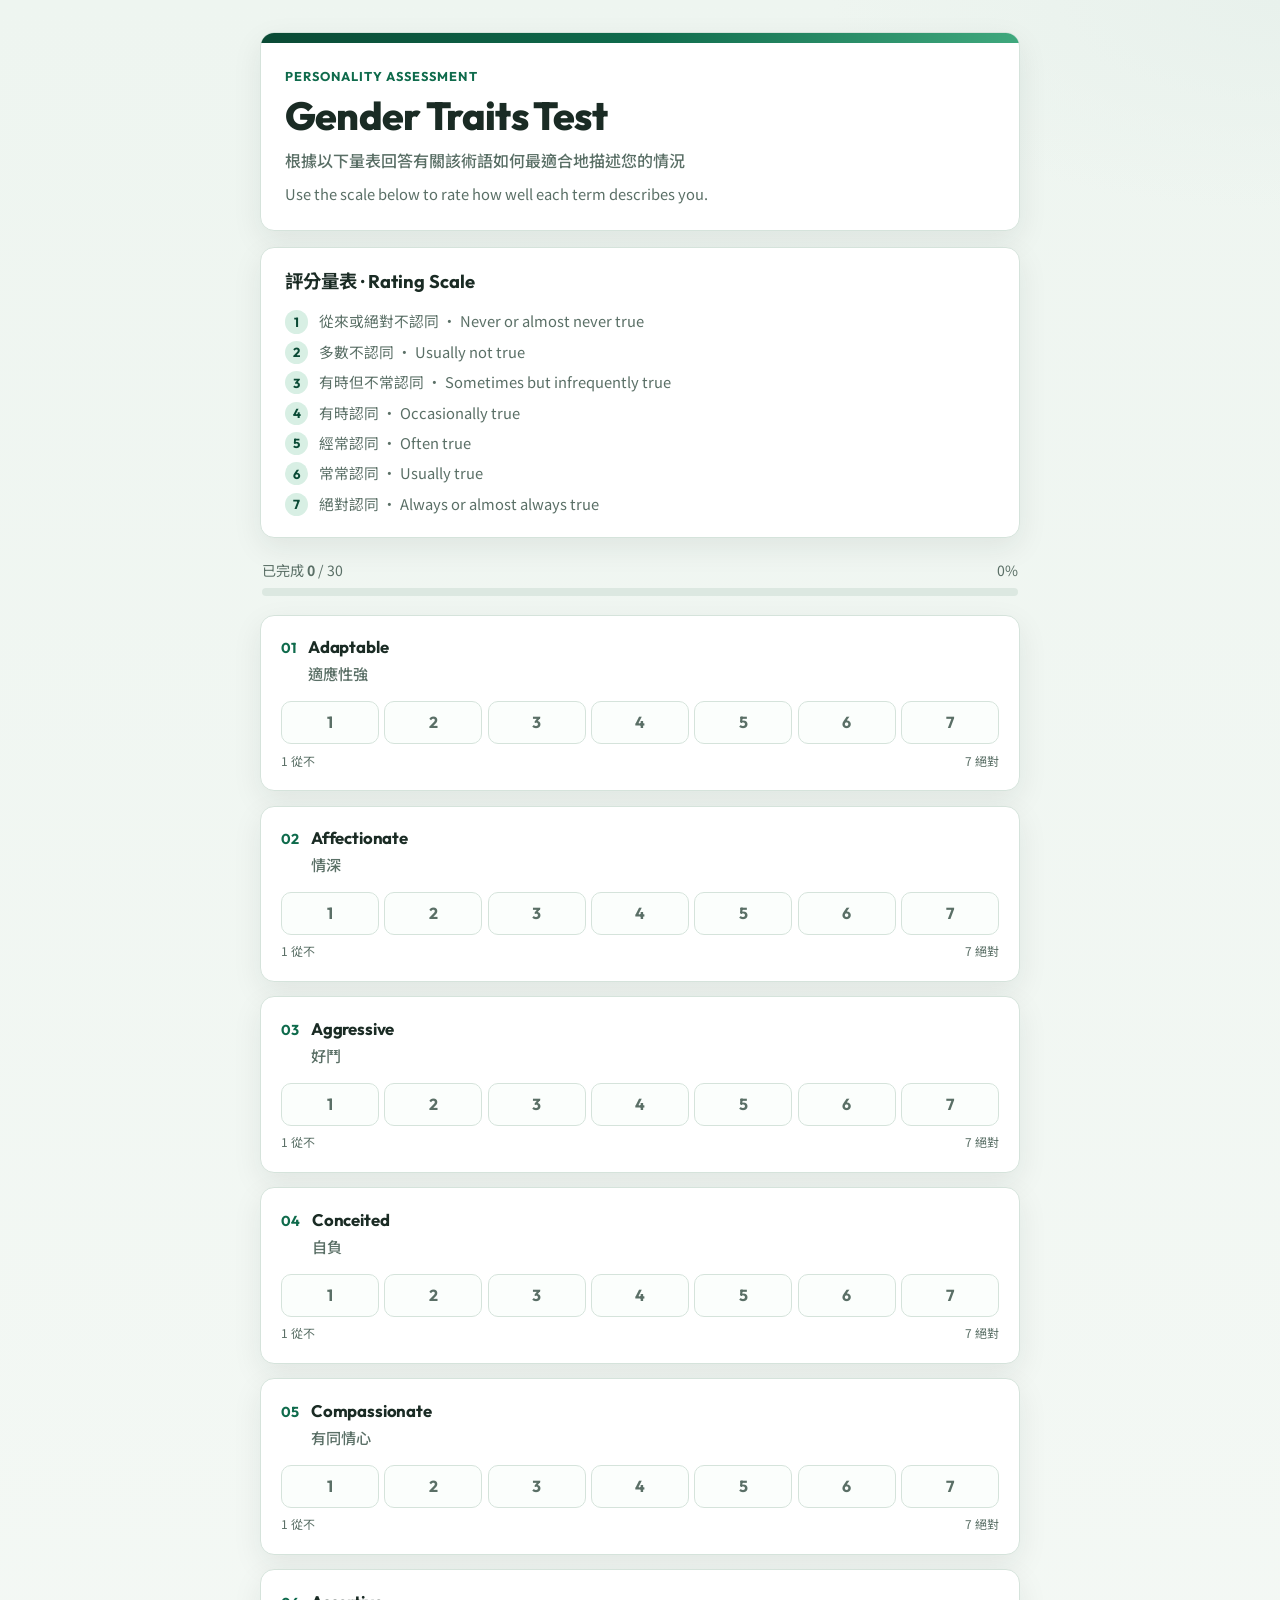
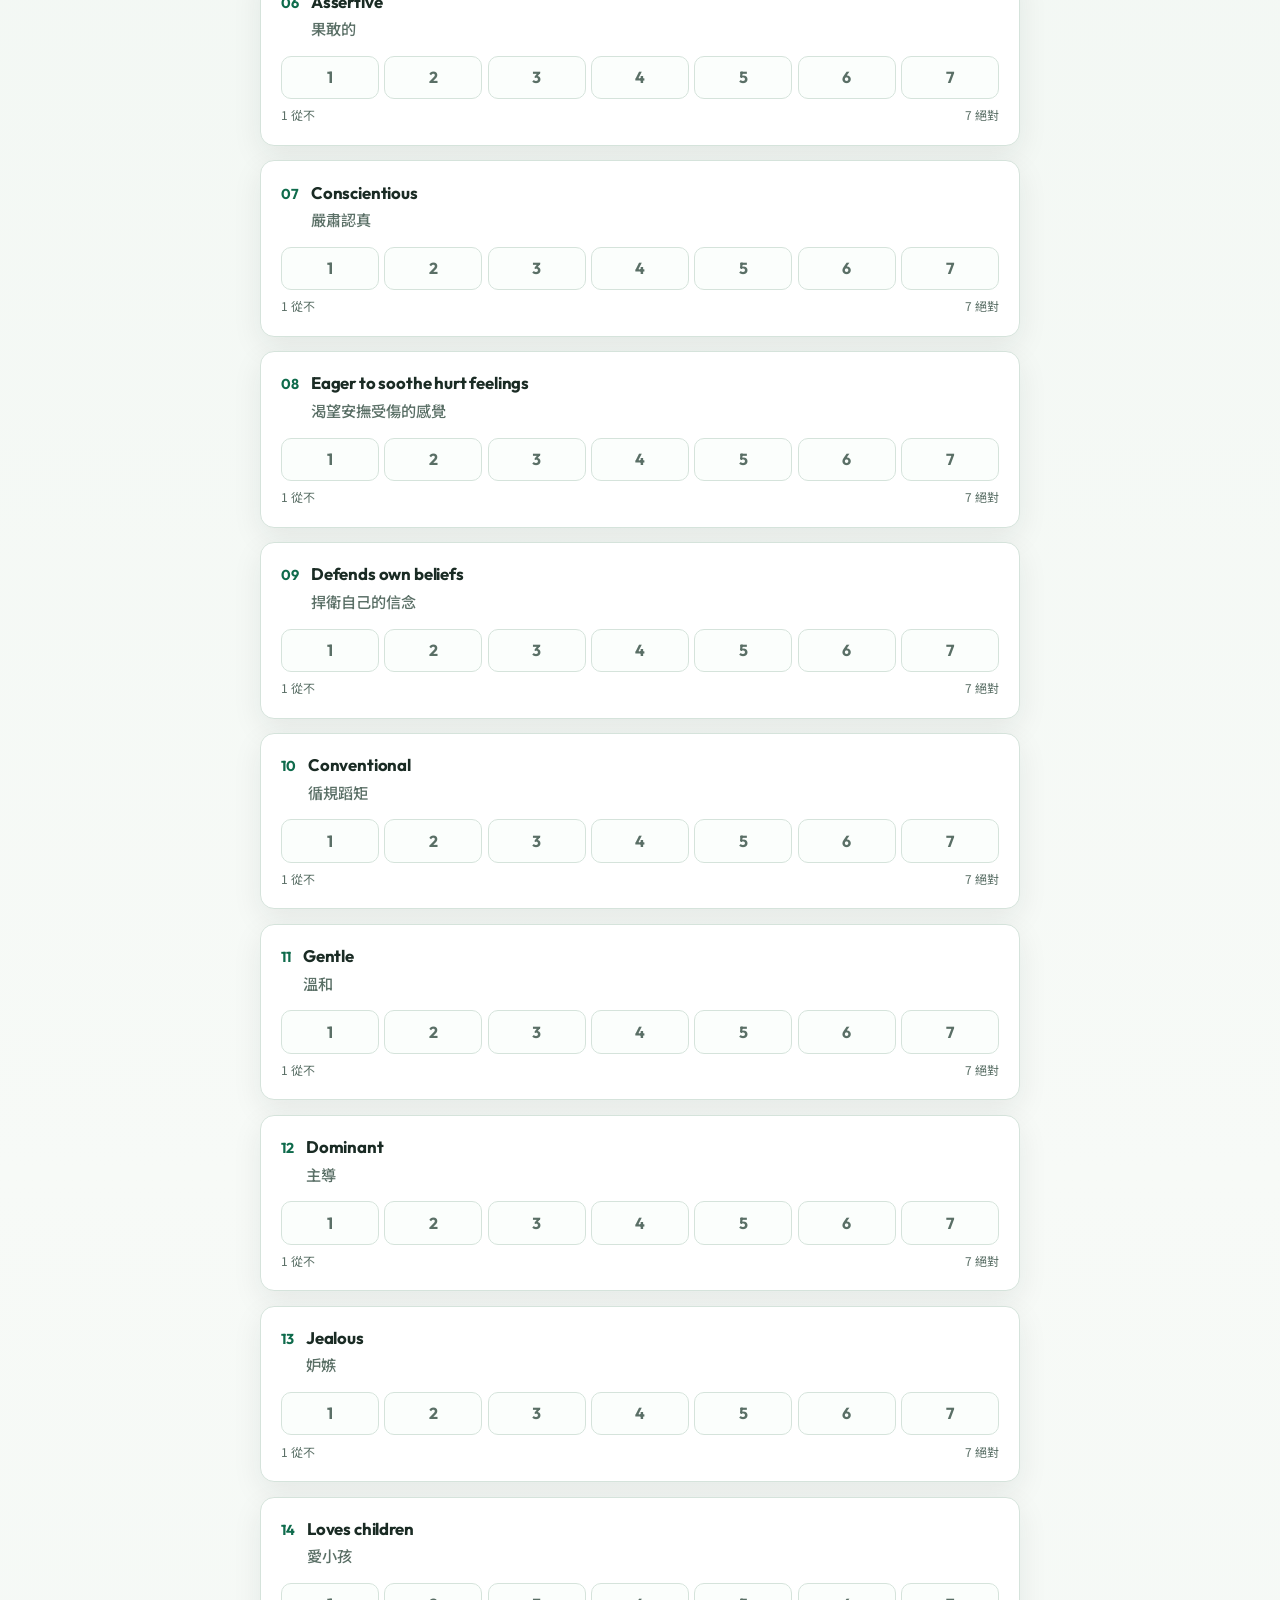
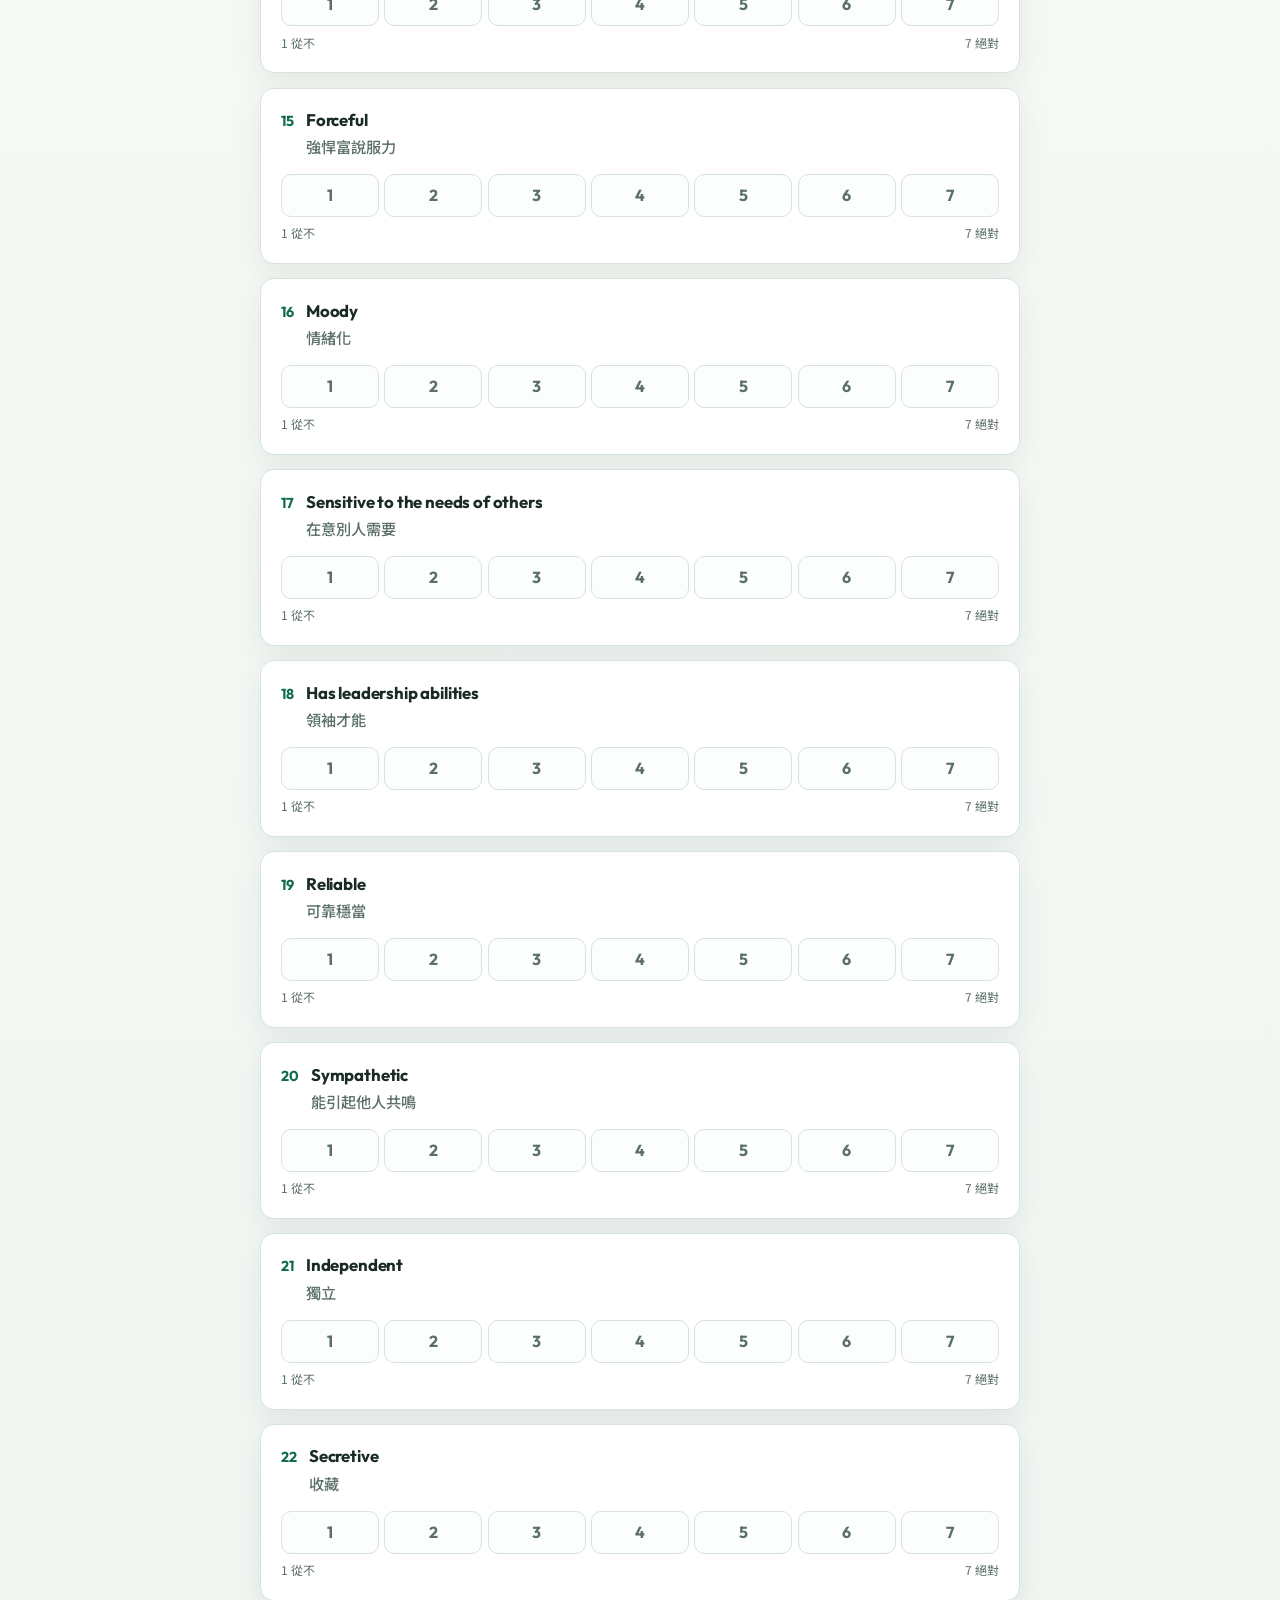
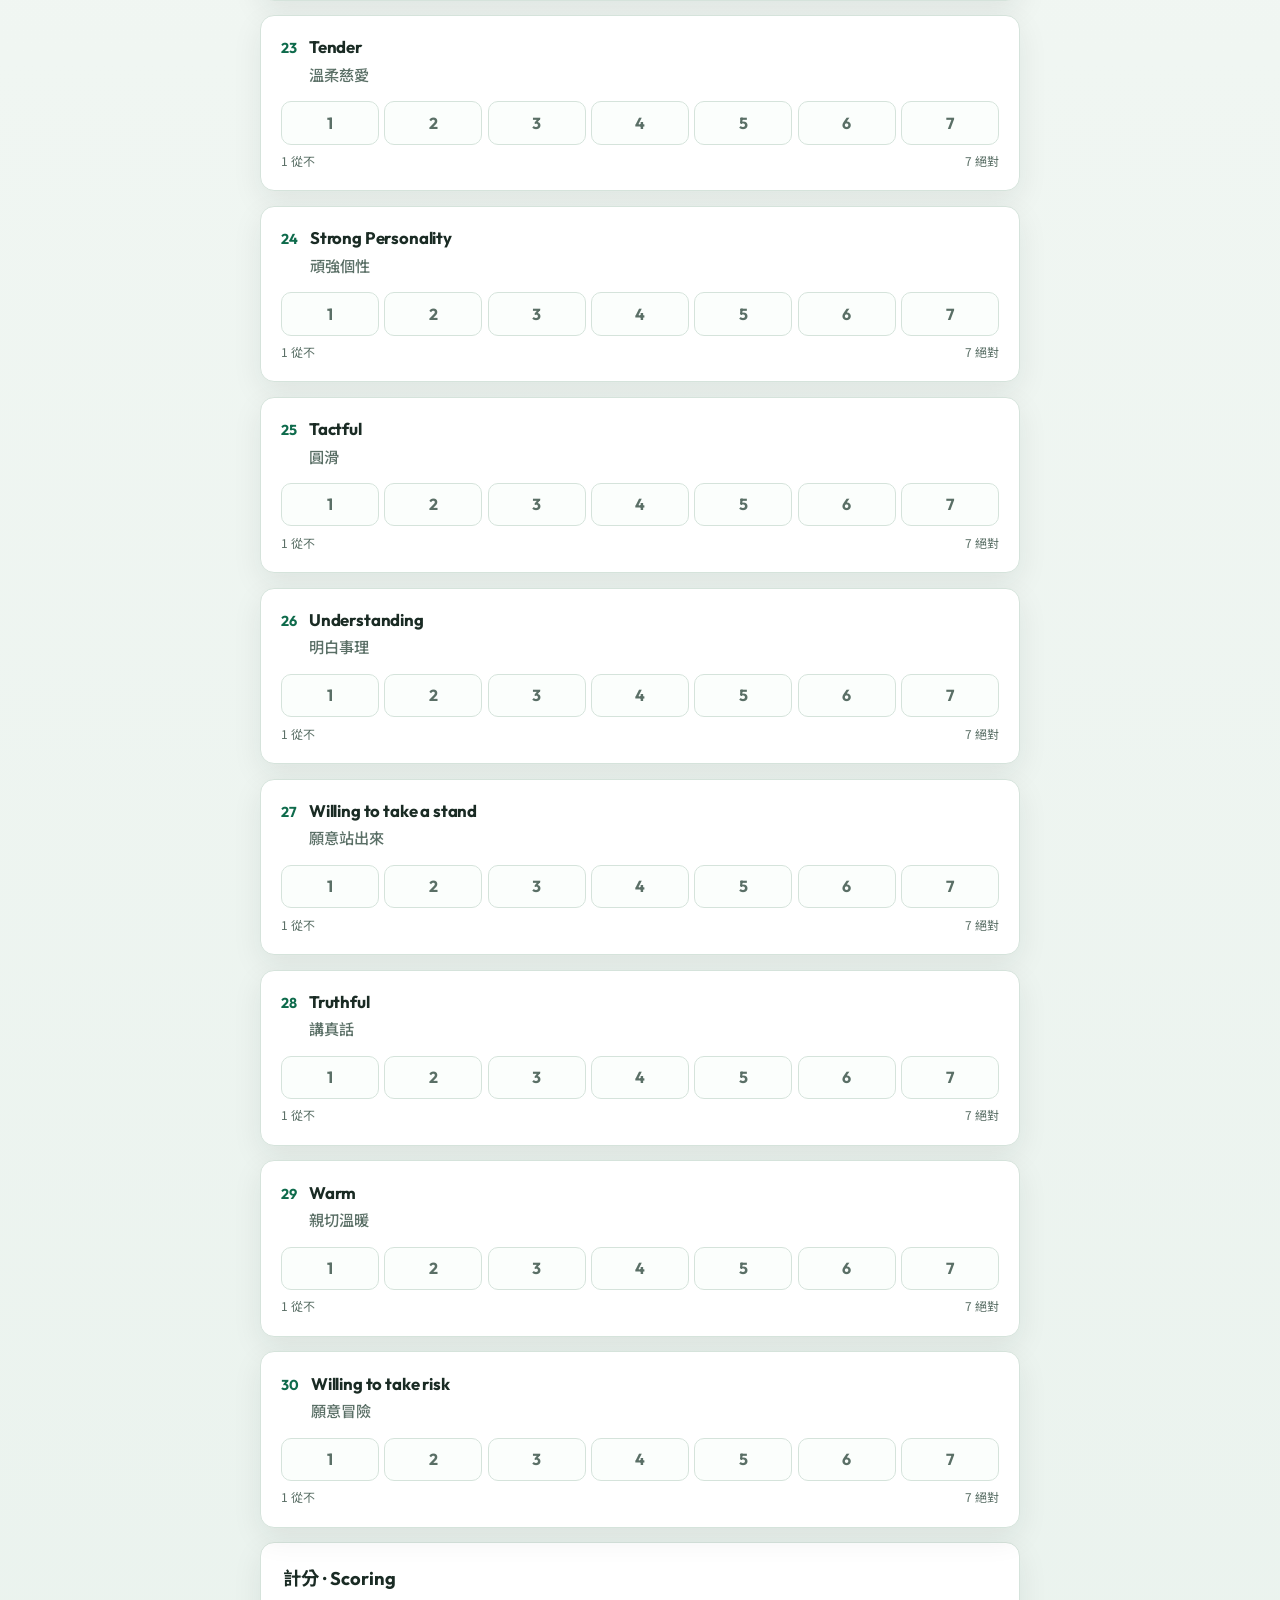
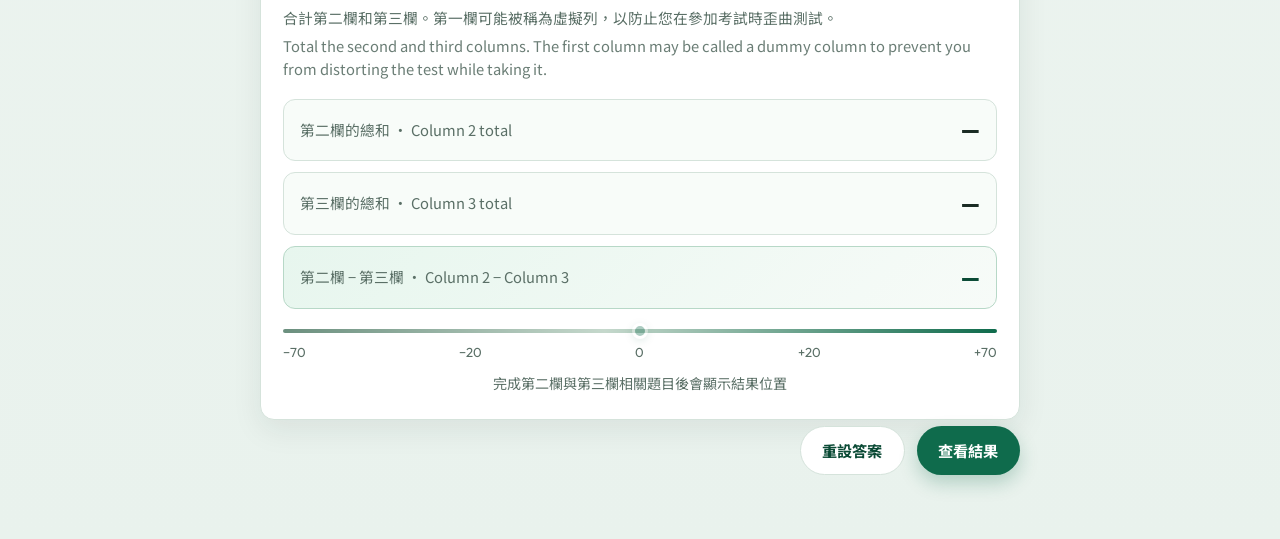
==== gender-traits/index.html @ 2b3dd28a "Add Gender Traits Test as a new Pages path Keep the site root as a simple landing page and publish t" ====
<!DOCTYPE html>
<html lang="zh-Hant">
  <head>
    <meta charset="UTF-8" />
    <meta name="viewport" content="width=device-width, initial-scale=1.0" />
    <title>Gender Traits Test · 性別特質測驗</title>
    <link rel="preconnect" href="https://fonts.googleapis.com" />
    <link rel="preconnect" href="https://fonts.gstatic.com" crossorigin />
    <link
      href="https://fonts.googleapis.com/css2?family=Noto+Sans+TC:wght@400;500;700&family=Outfit:wght@500;700;800&display=swap"
      rel="stylesheet"
    />
    <link rel="stylesheet" href="./style.css" />
  </head>
  <body>
    <div class="page">
      <header class="form-header">
        <div class="header-accent" aria-hidden="true"></div>
        <p class="brand">Personality Assessment</p>
        <h1>Gender Traits Test</h1>
        <p class="subtitle">
          根據以下量表回答有關該術語如何最適合地描述您的情況
        </p>
        <p class="subtitle-en">
          Use the scale below to rate how well each term describes you.
        </p>
      </header>

      <section class="scale-card" aria-labelledby="scale-heading">
        <h2 id="scale-heading">評分量表 · Rating Scale</h2>
        <ol class="scale-list">
          <li><span>1</span> 從來或絕對不認同 · Never or almost never true</li>
          <li><span>2</span> 多數不認同 · Usually not true</li>
          <li><span>3</span> 有時但不常認同 · Sometimes but infrequently true</li>
          <li><span>4</span> 有時認同 · Occasionally true</li>
          <li><span>5</span> 經常認同 · Often true</li>
          <li><span>6</span> 常常認同 · Usually true</li>
          <li><span>7</span> 絕對認同 · Always or almost always true</li>
        </ol>
      </section>

      <div class="progress-wrap" aria-live="polite">
        <div class="progress-meta">
          <span>已完成 <strong id="answered-count">0</strong> / 30</span>
          <span id="progress-pct">0%</span>
        </div>
        <div class="progress-bar" role="progressbar" aria-valuemin="0" aria-valuemax="30" aria-valuenow="0">
          <div class="progress-fill" id="progress-fill"></div>
        </div>
      </div>

      <form id="traits-form" novalidate>
        <div id="questions"></div>

        <section class="results-card" aria-labelledby="results-heading">
          <h2 id="results-heading">計分 · Scoring</h2>
          <p class="results-note">
            合計第二欄和第三欄。第一欄可能被稱為虛擬列，以防止您在參加考試時歪曲測試。<br />
            <em>Total the second and third columns. The first column may be called a dummy column to prevent you from distorting the test while taking it.</em>
          </p>

          <dl class="score-grid">
            <div>
              <dt>第二欄的總和 · Column 2 total</dt>
              <dd id="col2-total">—</dd>
            </div>
            <div>
              <dt>第三欄的總和 · Column 3 total</dt>
              <dd id="col3-total">—</dd>
            </div>
            <div class="score-result">
              <dt>第二欄 − 第三欄 · Column 2 − Column 3</dt>
              <dd id="final-score">—</dd>
            </div>
          </dl>

          <div class="axis" aria-hidden="true">
            <div class="axis-track">
              <div class="axis-marker" id="axis-marker"></div>
            </div>
            <div class="axis-labels">
              <span>−70</span>
              <span>−20</span>
              <span>0</span>
              <span>+20</span>
              <span>+70</span>
            </div>
          </div>
          <p class="axis-caption" id="axis-caption">完成全部題目後會顯示結果位置</p>
        </section>

        <div class="form-actions">
          <button type="button" class="btn btn-secondary" id="reset-btn">重設答案</button>
          <button type="submit" class="btn btn-primary" id="submit-btn">查看結果</button>
        </div>
      </form>
    </div>

    <div class="toast" id="toast" hidden role="status"></div>

    <script src="./script.js"></script>
  </body>
</html>
---- gender-traits/style.css ----
:root {
  --ink: #1a2b24;
  --muted: #5a6f66;
  --paper: #f7faf7;
  --card: #ffffff;
  --accent: #0f6b4c;
  --accent-soft: #d8efe4;
  --accent-deep: #0a4a35;
  --line: #d5e3db;
  --warn: #b45309;
  --shadow: 0 10px 30px rgba(26, 43, 36, 0.08);
  --radius: 14px;
  --font-display: "Outfit", "Noto Sans TC", sans-serif;
  --font-body: "Noto Sans TC", "Outfit", sans-serif;
}

*,
*::before,
*::after {
  box-sizing: border-box;
}

html {
  scroll-behavior: smooth;
}

body {
  margin: 0;
  min-height: 100vh;
  font-family: var(--font-body);
  color: var(--ink);
  background:
    radial-gradient(1200px 500px at 10% -10%, #dff3ea 0%, transparent 55%),
    radial-gradient(900px 420px at 100% 0%, #e8f1ec 0%, transparent 50%),
    linear-gradient(180deg, #eef5f0 0%, var(--paper) 40%, #e9f2ed 100%);
  line-height: 1.55;
}

.page {
  width: min(760px, calc(100% - 2rem));
  margin: 2rem auto 4rem;
  display: grid;
  gap: 1rem;
}

.form-header,
.scale-card,
.question-card,
.results-card {
  background: var(--card);
  border: 1px solid var(--line);
  border-radius: var(--radius);
  box-shadow: var(--shadow);
}

.form-header {
  position: relative;
  overflow: hidden;
  padding: 1.75rem 1.5rem 1.5rem;
  animation: rise 0.55s ease both;
}

.header-accent {
  position: absolute;
  inset: 0 0 auto 0;
  height: 10px;
  background: linear-gradient(90deg, var(--accent-deep), var(--accent), #3fa87d);
}

.brand {
  margin: 0.4rem 0 0.35rem;
  font-family: var(--font-display);
  font-size: 0.8rem;
  font-weight: 700;
  letter-spacing: 0.08em;
  text-transform: uppercase;
  color: var(--accent);
}

.form-header h1 {
  margin: 0;
  font-family: var(--font-display);
  font-size: clamp(1.85rem, 4vw, 2.45rem);
  font-weight: 800;
  letter-spacing: -0.02em;
  line-height: 1.15;
}

.subtitle,
.subtitle-en {
  margin: 0.65rem 0 0;
  color: var(--muted);
}

.subtitle {
  font-size: 1rem;
  font-weight: 500;
}

.subtitle-en {
  font-size: 0.92rem;
}

.scale-card {
  padding: 1.25rem 1.5rem 1.35rem;
  animation: rise 0.55s ease 0.05s both;
}

.scale-card h2,
.results-card h2 {
  margin: 0 0 0.85rem;
  font-family: var(--font-display);
  font-size: 1.15rem;
  font-weight: 700;
}

.scale-list {
  margin: 0;
  padding: 0;
  list-style: none;
  display: grid;
  gap: 0.45rem;
}

.scale-list li {
  display: grid;
  grid-template-columns: 1.6rem 1fr;
  gap: 0.55rem;
  align-items: start;
  color: var(--muted);
  font-size: 0.92rem;
}

.scale-list span {
  display: inline-grid;
  place-items: center;
  width: 1.45rem;
  height: 1.45rem;
  border-radius: 999px;
  background: var(--accent-soft);
  color: var(--accent-deep);
  font-family: var(--font-display);
  font-weight: 700;
  font-size: 0.82rem;
}

.progress-wrap {
  padding: 0.35rem 0.15rem 0.15rem;
  animation: rise 0.55s ease 0.08s both;
}

.progress-meta {
  display: flex;
  justify-content: space-between;
  margin-bottom: 0.4rem;
  color: var(--muted);
  font-size: 0.88rem;
}

.progress-bar {
  height: 8px;
  border-radius: 999px;
  background: #dce8e1;
  overflow: hidden;
}

.progress-fill {
  width: 0%;
  height: 100%;
  border-radius: inherit;
  background: linear-gradient(90deg, var(--accent), #3fa87d);
  transition: width 0.35s ease;
}

#questions {
  display: grid;
  gap: 0.9rem;
}

.question-card {
  padding: 1.15rem 1.25rem 1.25rem;
  animation: rise 0.45s ease both;
}

.question-card.is-answered {
  border-color: #b7d8c7;
  background: linear-gradient(180deg, #ffffff 0%, #f5fbf7 100%);
}

.question-top {
  display: flex;
  gap: 0.75rem;
  align-items: baseline;
  margin-bottom: 0.95rem;
}

.q-num {
  flex: 0 0 auto;
  font-family: var(--font-display);
  font-weight: 700;
  color: var(--accent);
  font-size: 0.9rem;
}

.q-title {
  margin: 0;
  font-size: 1.05rem;
  font-weight: 700;
}

.q-title .en {
  display: block;
  font-family: var(--font-display);
  letter-spacing: -0.01em;
}

.q-title .zh {
  display: block;
  margin-top: 0.15rem;
  color: var(--muted);
  font-size: 0.95rem;
  font-weight: 500;
}

.likert {
  display: grid;
  grid-template-columns: repeat(7, minmax(0, 1fr));
  gap: 0.35rem;
}

.likert label {
  position: relative;
  display: block;
  cursor: pointer;
  min-height: 2.7rem;
}

.likert input {
  position: absolute;
  opacity: 0;
  inset: 0;
  width: 100%;
  height: 100%;
  margin: 0;
  z-index: 2;
  cursor: pointer;
}

.likert .choice {
  pointer-events: none;
  display: grid;
  place-items: center;
  min-height: 2.7rem;
  border: 1.5px solid var(--line);
  border-radius: 10px;
  background: #fbfefc;
  color: var(--muted);
  font-family: var(--font-display);
  font-weight: 700;
  transition: border-color 0.18s ease, background 0.18s ease, color 0.18s ease, transform 0.18s ease;
}

.likert label:hover .choice {
  border-color: #9fcbb5;
  color: var(--accent-deep);
}

.likert input:focus-visible + .choice {
  outline: 2px solid var(--accent);
  outline-offset: 2px;
}

.likert input:checked + .choice {
  background: var(--accent);
  border-color: var(--accent);
  color: #fff;
  transform: translateY(-1px);
}

.likert-legend {
  display: flex;
  justify-content: space-between;
  margin-top: 0.45rem;
  color: var(--muted);
  font-size: 0.75rem;
}

.results-card {
  margin-top: 0.9rem;
  padding: 1.35rem 1.4rem 1.5rem;
}

.results-note {
  margin: 0 0 1.1rem;
  color: var(--muted);
  font-size: 0.92rem;
}

.results-note em {
  display: inline-block;
  margin-top: 0.35rem;
  font-style: normal;
  opacity: 0.9;
}

.score-grid {
  margin: 0;
  display: grid;
  gap: 0.7rem;
}

.score-grid > div {
  display: flex;
  justify-content: space-between;
  align-items: center;
  gap: 1rem;
  padding: 0.85rem 1rem;
  border: 1px solid var(--line);
  border-radius: 12px;
  background: #f8fcf9;
}

.score-grid dt {
  color: var(--muted);
  font-size: 0.92rem;
}

.score-grid dd {
  margin: 0;
  font-family: var(--font-display);
  font-size: 1.35rem;
  font-weight: 800;
  color: var(--ink);
}

.score-result {
  background: linear-gradient(135deg, #e7f6ee, #f7fbf8) !important;
  border-color: #b7d8c7 !important;
}

.score-result dd {
  color: var(--accent-deep);
}

.axis {
  margin-top: 1.25rem;
}

.axis-track {
  position: relative;
  height: 4px;
  border-radius: 999px;
  background: linear-gradient(90deg, #6b8f7e, #c5d8cc 45%, #0f6b4c);
}

.axis-marker {
  position: absolute;
  top: 50%;
  left: 50%;
  width: 16px;
  height: 16px;
  border-radius: 50%;
  background: var(--accent);
  border: 3px solid #fff;
  box-shadow: 0 2px 8px rgba(15, 107, 76, 0.35);
  transform: translate(-50%, -50%);
  opacity: 0.35;
  transition: left 0.45s ease, opacity 0.3s ease;
}

.axis-marker.is-active {
  opacity: 1;
}

.axis-labels {
  display: flex;
  justify-content: space-between;
  margin-top: 0.55rem;
  font-family: var(--font-display);
  font-size: 0.82rem;
  color: var(--muted);
}

.axis-caption {
  margin: 0.7rem 0 0;
  text-align: center;
  color: var(--muted);
  font-size: 0.88rem;
}

.form-actions {
  display: flex;
  flex-wrap: wrap;
  gap: 0.75rem;
  justify-content: flex-end;
  margin-top: 0.35rem;
}

.btn {
  appearance: none;
  border: none;
  border-radius: 999px;
  padding: 0.8rem 1.35rem;
  font-family: var(--font-display);
  font-size: 0.95rem;
  font-weight: 700;
  cursor: pointer;
  transition: transform 0.15s ease, background 0.15s ease, box-shadow 0.15s ease;
}

.btn:hover {
  transform: translateY(-1px);
}

.btn:active {
  transform: translateY(0);
}

.btn-primary {
  background: var(--accent);
  color: #fff;
  box-shadow: 0 8px 18px rgba(15, 107, 76, 0.25);
}

.btn-primary:hover {
  background: var(--accent-deep);
}

.btn-secondary {
  background: #fff;
  color: var(--accent-deep);
  border: 1.5px solid var(--line);
}

.toast {
  position: fixed;
  left: 50%;
  bottom: 1.5rem;
  transform: translateX(-50%) translateY(120%);
  background: var(--ink);
  color: #fff;
  padding: 0.85rem 1.2rem;
  border-radius: 999px;
  font-size: 0.92rem;
  box-shadow: 0 12px 28px rgba(0, 0, 0, 0.2);
  transition: transform 0.3s ease;
  z-index: 20;
}

.toast.is-visible {
  transform: translateX(-50%) translateY(0);
}

@keyframes rise {
  from {
    opacity: 0;
    transform: translateY(12px);
  }
  to {
    opacity: 1;
    transform: translateY(0);
  }
}

@media (max-width: 640px) {
  .page {
    width: min(100% - 1rem, 760px);
    margin-top: 1rem;
  }

  .form-header,
  .scale-card,
  .question-card,
  .results-card {
    padding-left: 1rem;
    padding-right: 1rem;
  }

  .likert {
    gap: 0.25rem;
  }

  .likert .choice {
    min-height: 2.4rem;
    font-size: 0.9rem;
    border-radius: 8px;
  }

  .likert-legend span:last-child {
    text-align: right;
  }

  .score-grid > div {
    flex-direction: column;
    align-items: flex-start;
  }

  .form-actions {
    justify-content: stretch;
  }

  .btn {
    flex: 1 1 auto;
  }
}
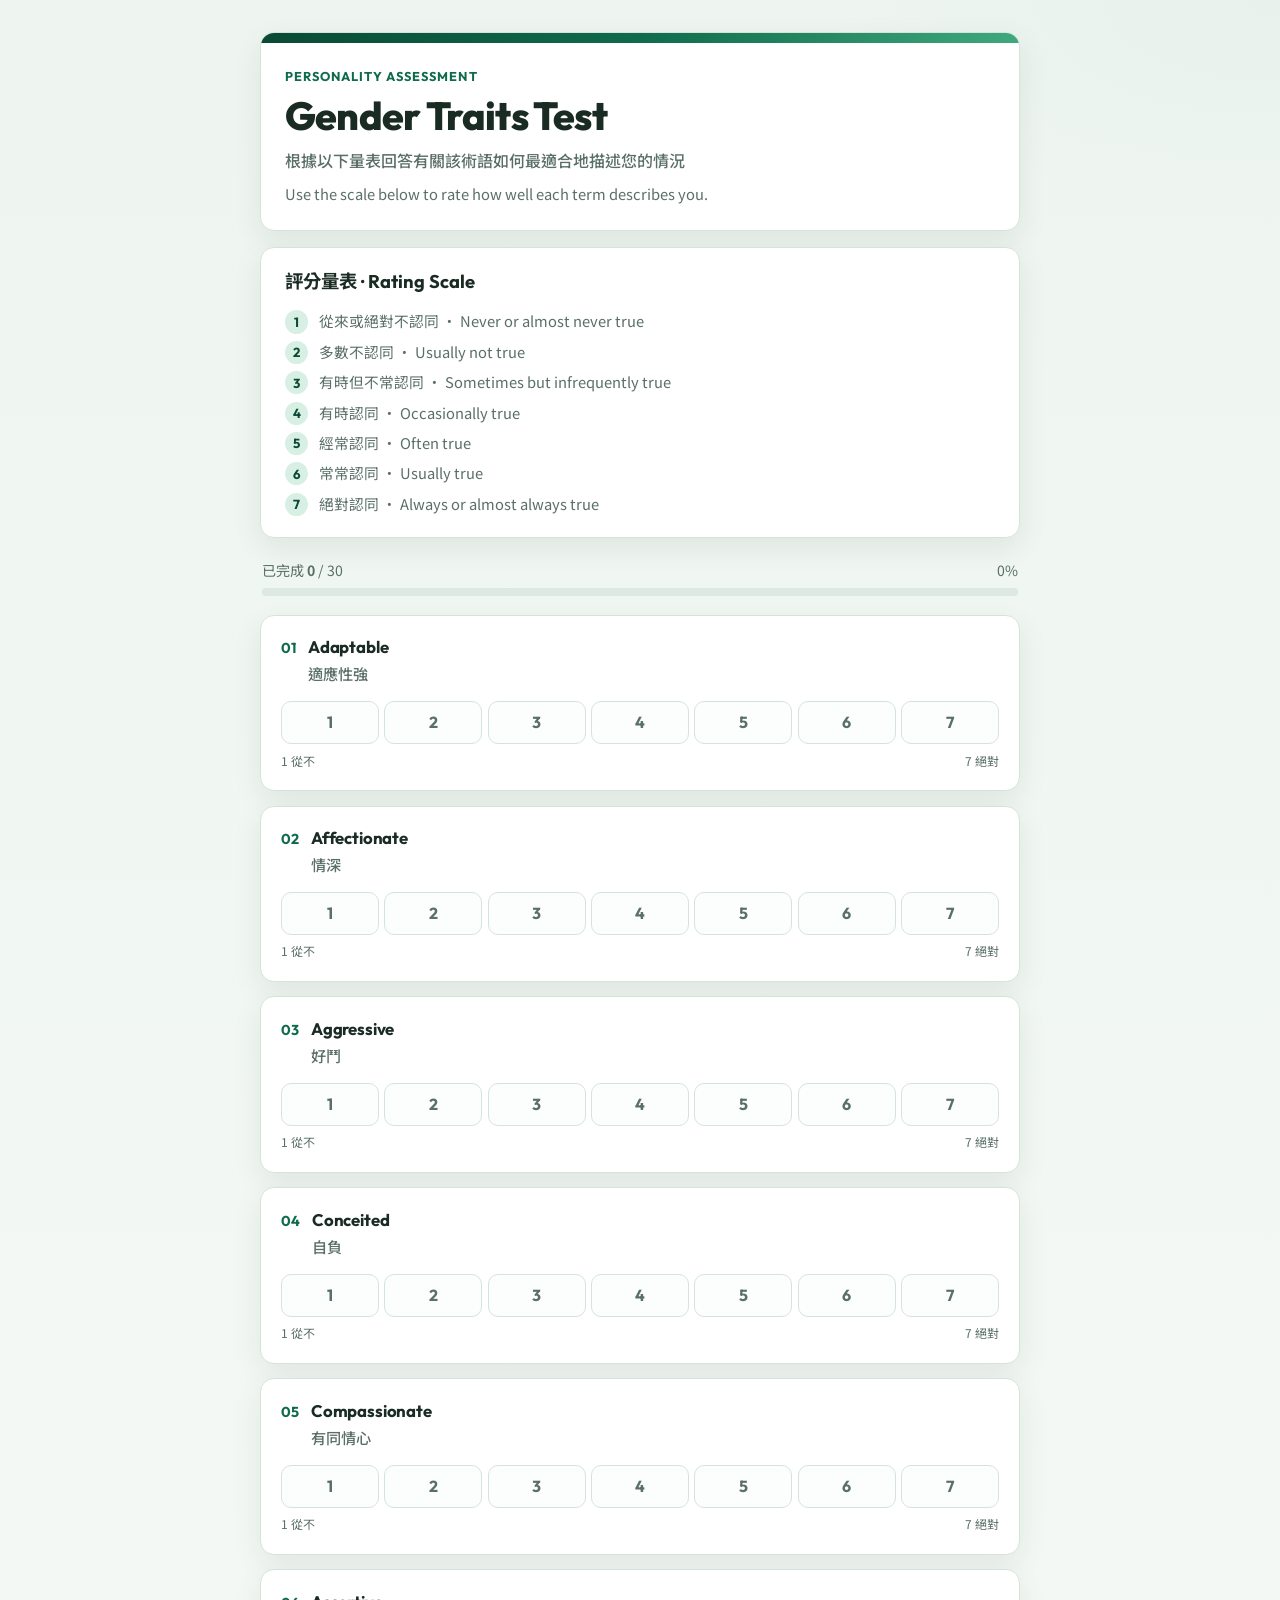
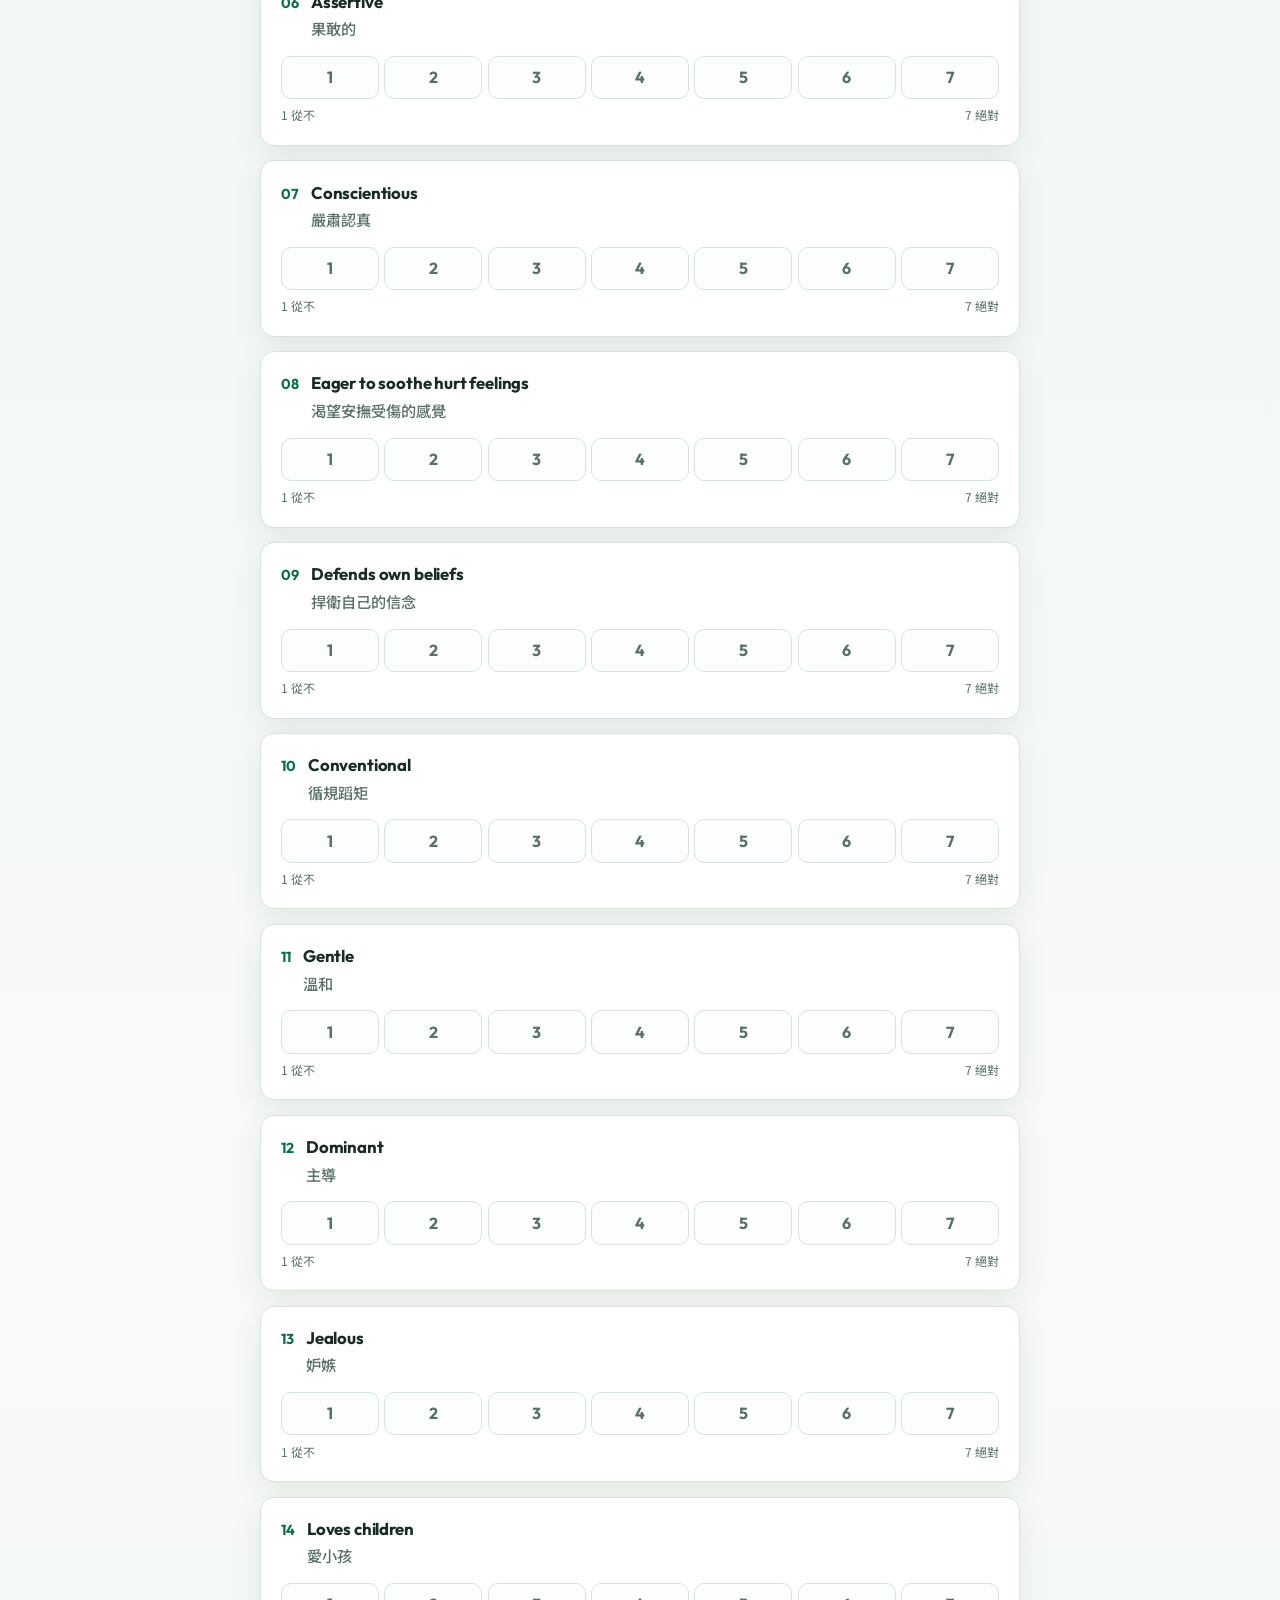
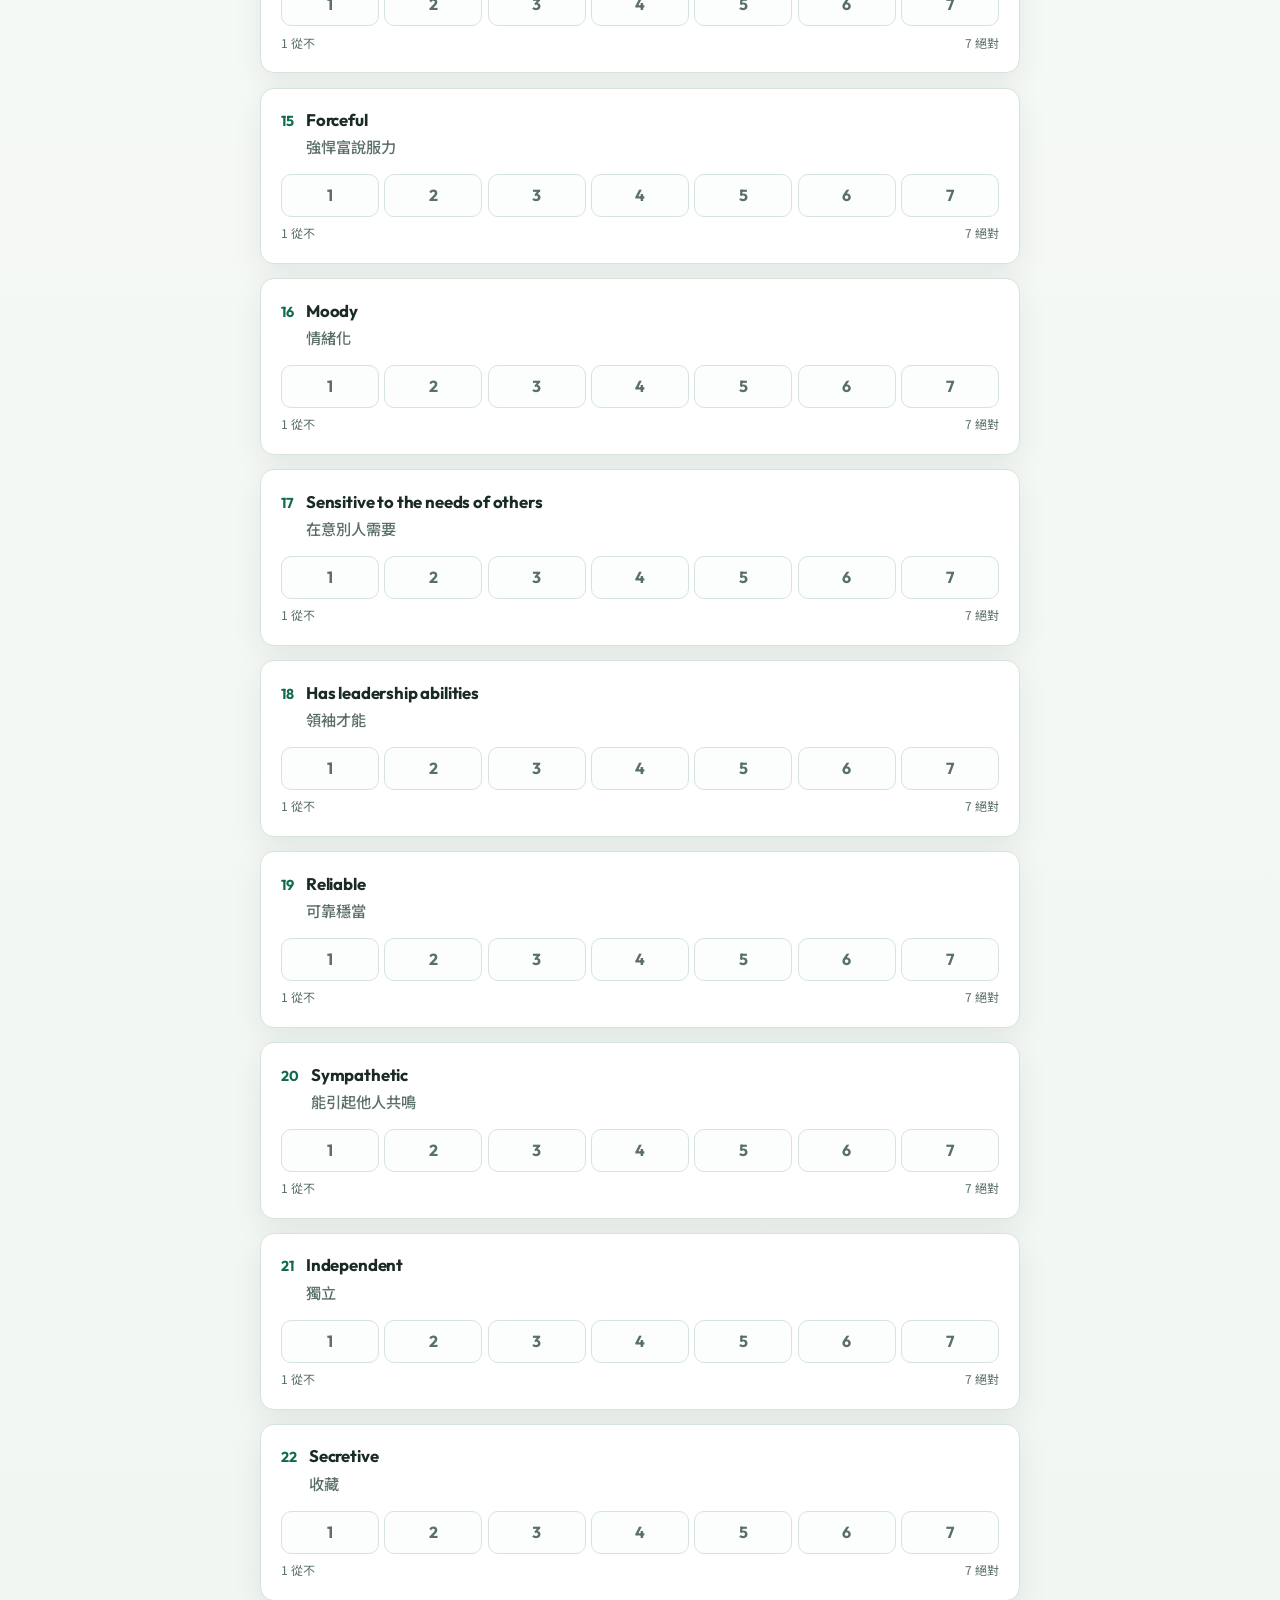
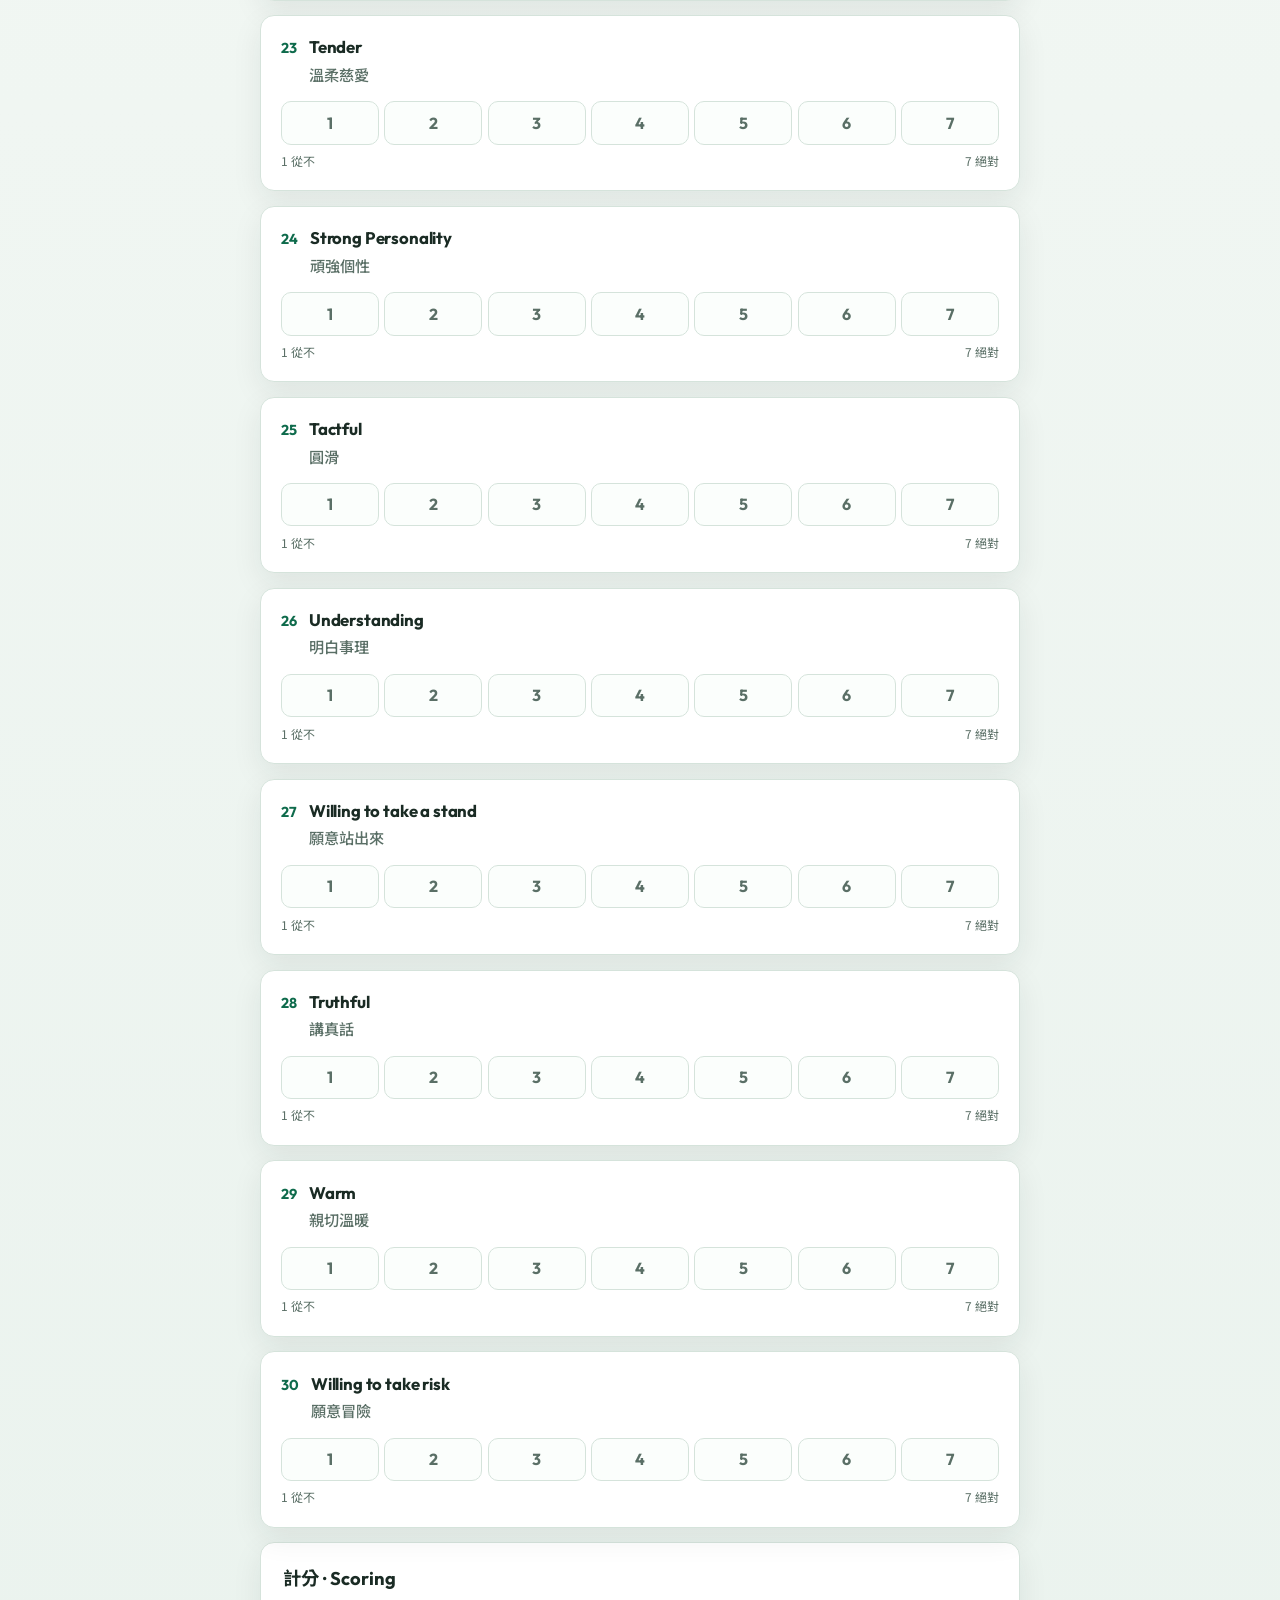
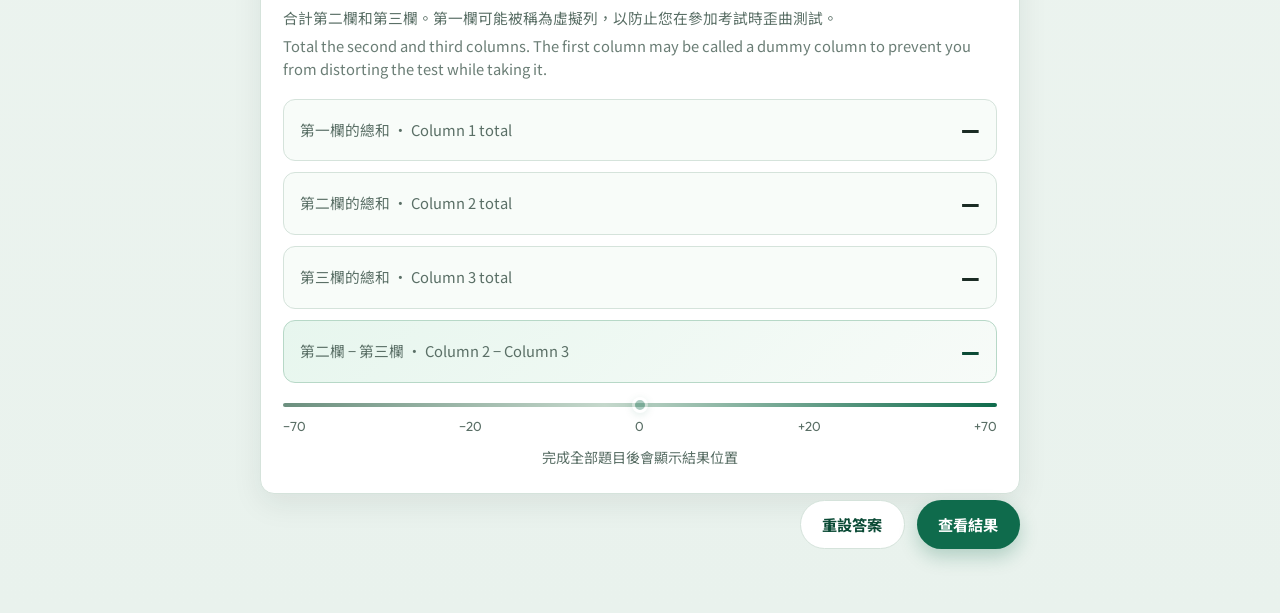
==== commit db8d95a3: "Show column 1 total in Gender Traits scoring Add the dummy/neutral first-column sum to the results p" ====
--- a/gender-traits/index.html
+++ b/gender-traits/index.html
@@ -61,6 +61,10 @@
 
           <dl class="score-grid">
             <div>
+              <dt>第一欄的總和 · Column 1 total</dt>
+              <dd id="col1-total">—</dd>
+            </div>
+            <div>
               <dt>第二欄的總和 · Column 2 total</dt>
               <dd id="col2-total">—</dd>
             </div>
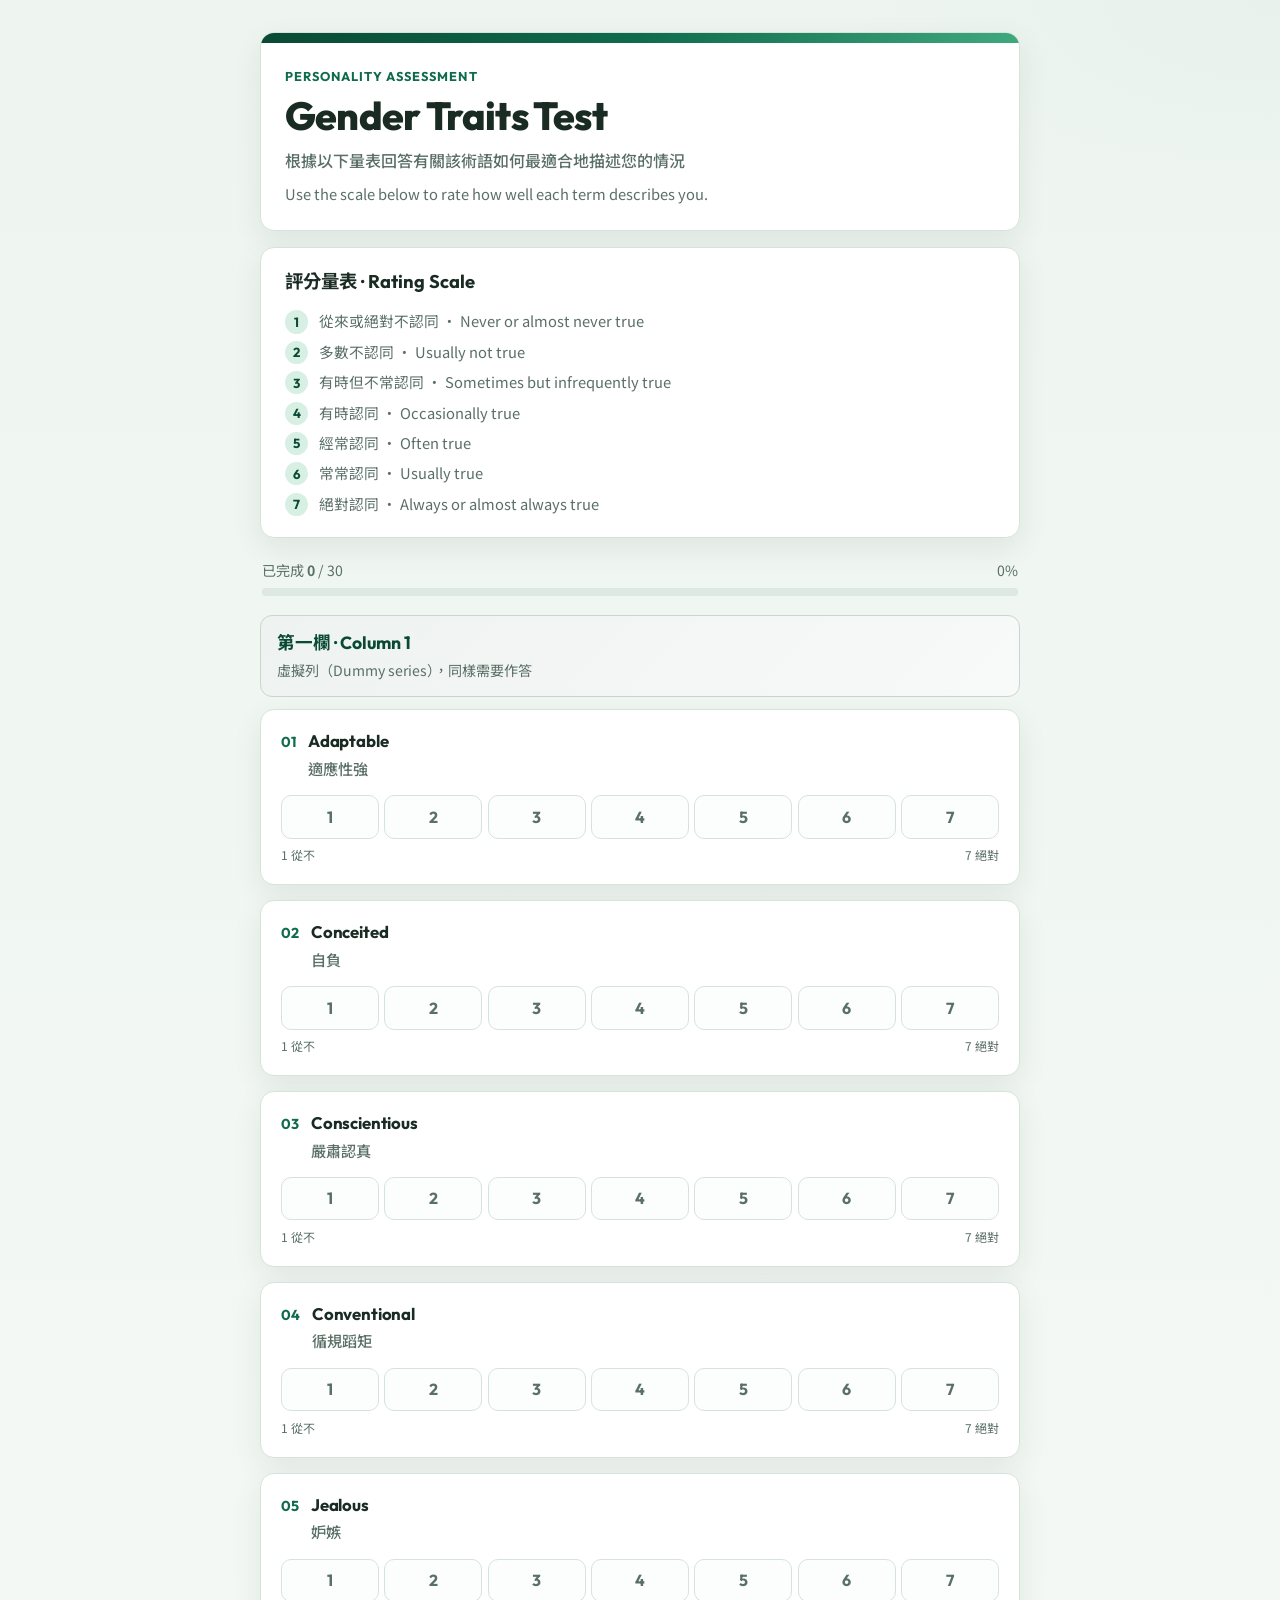
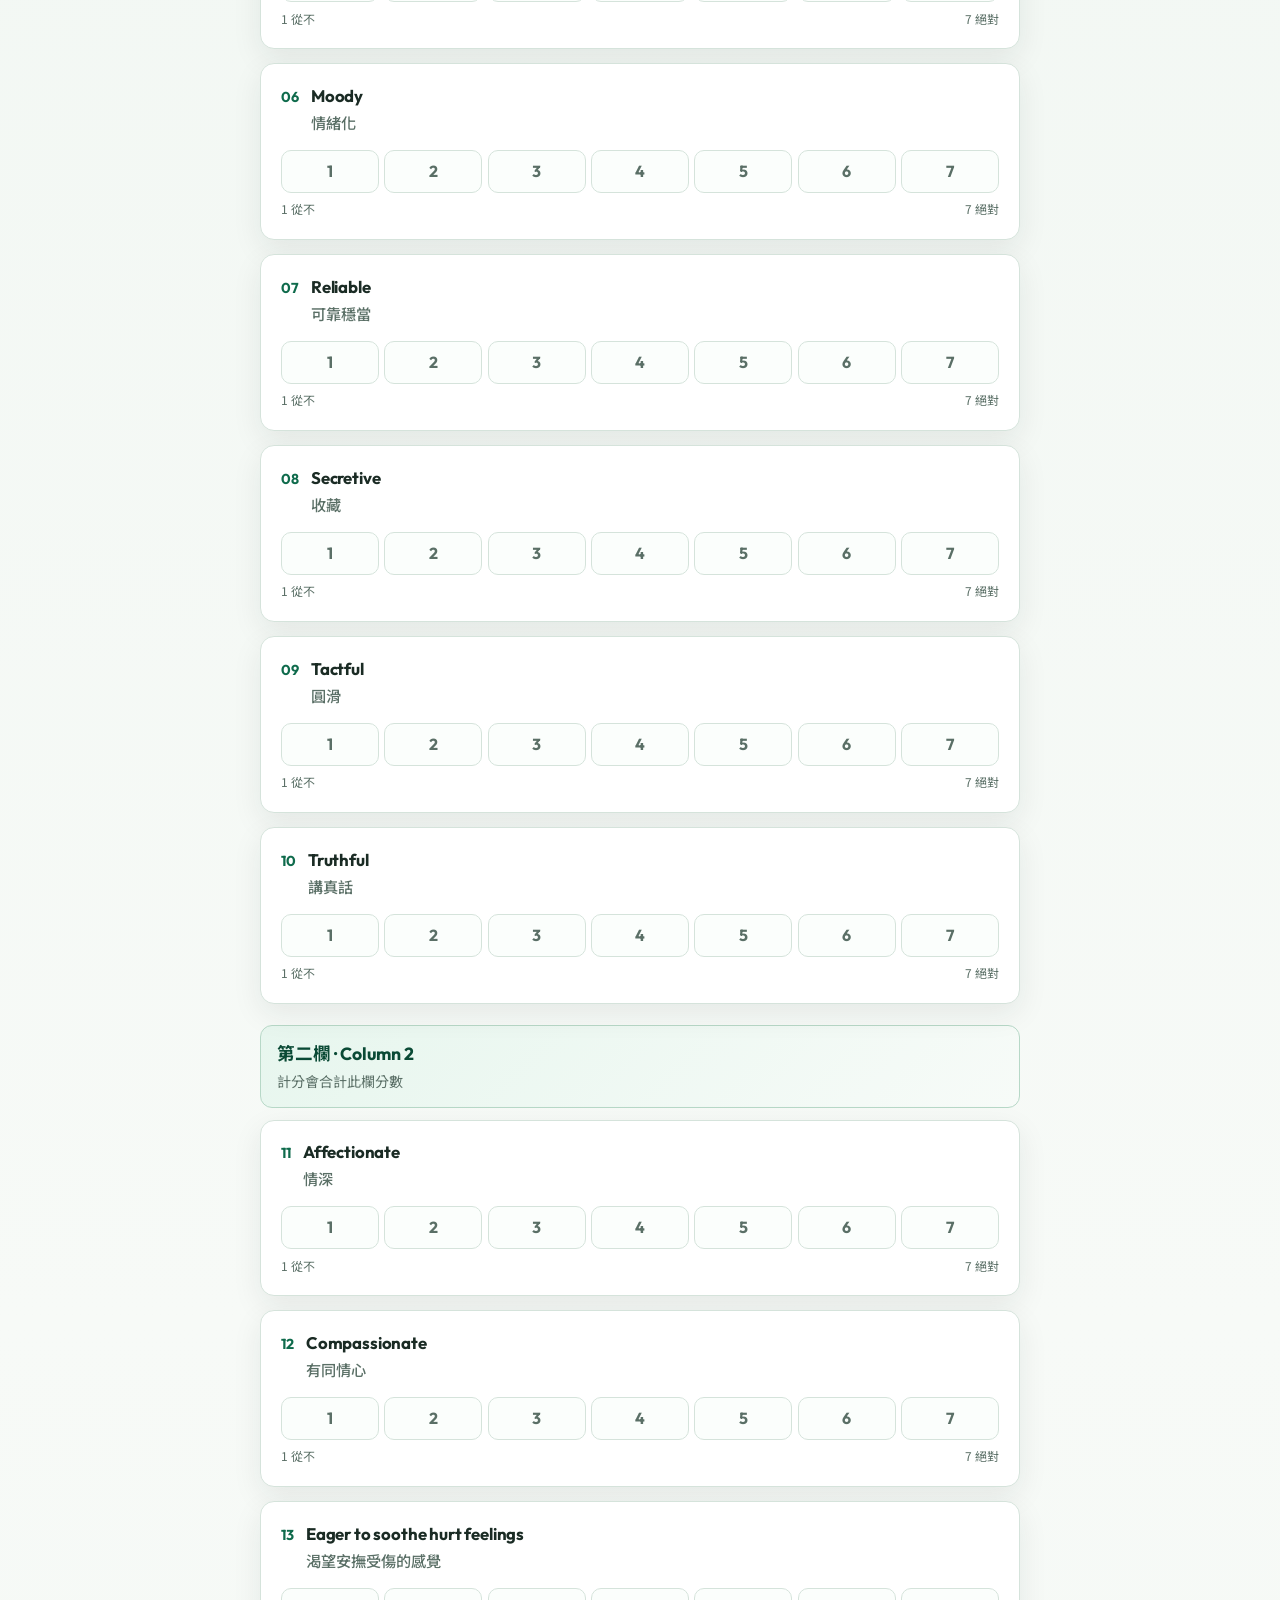
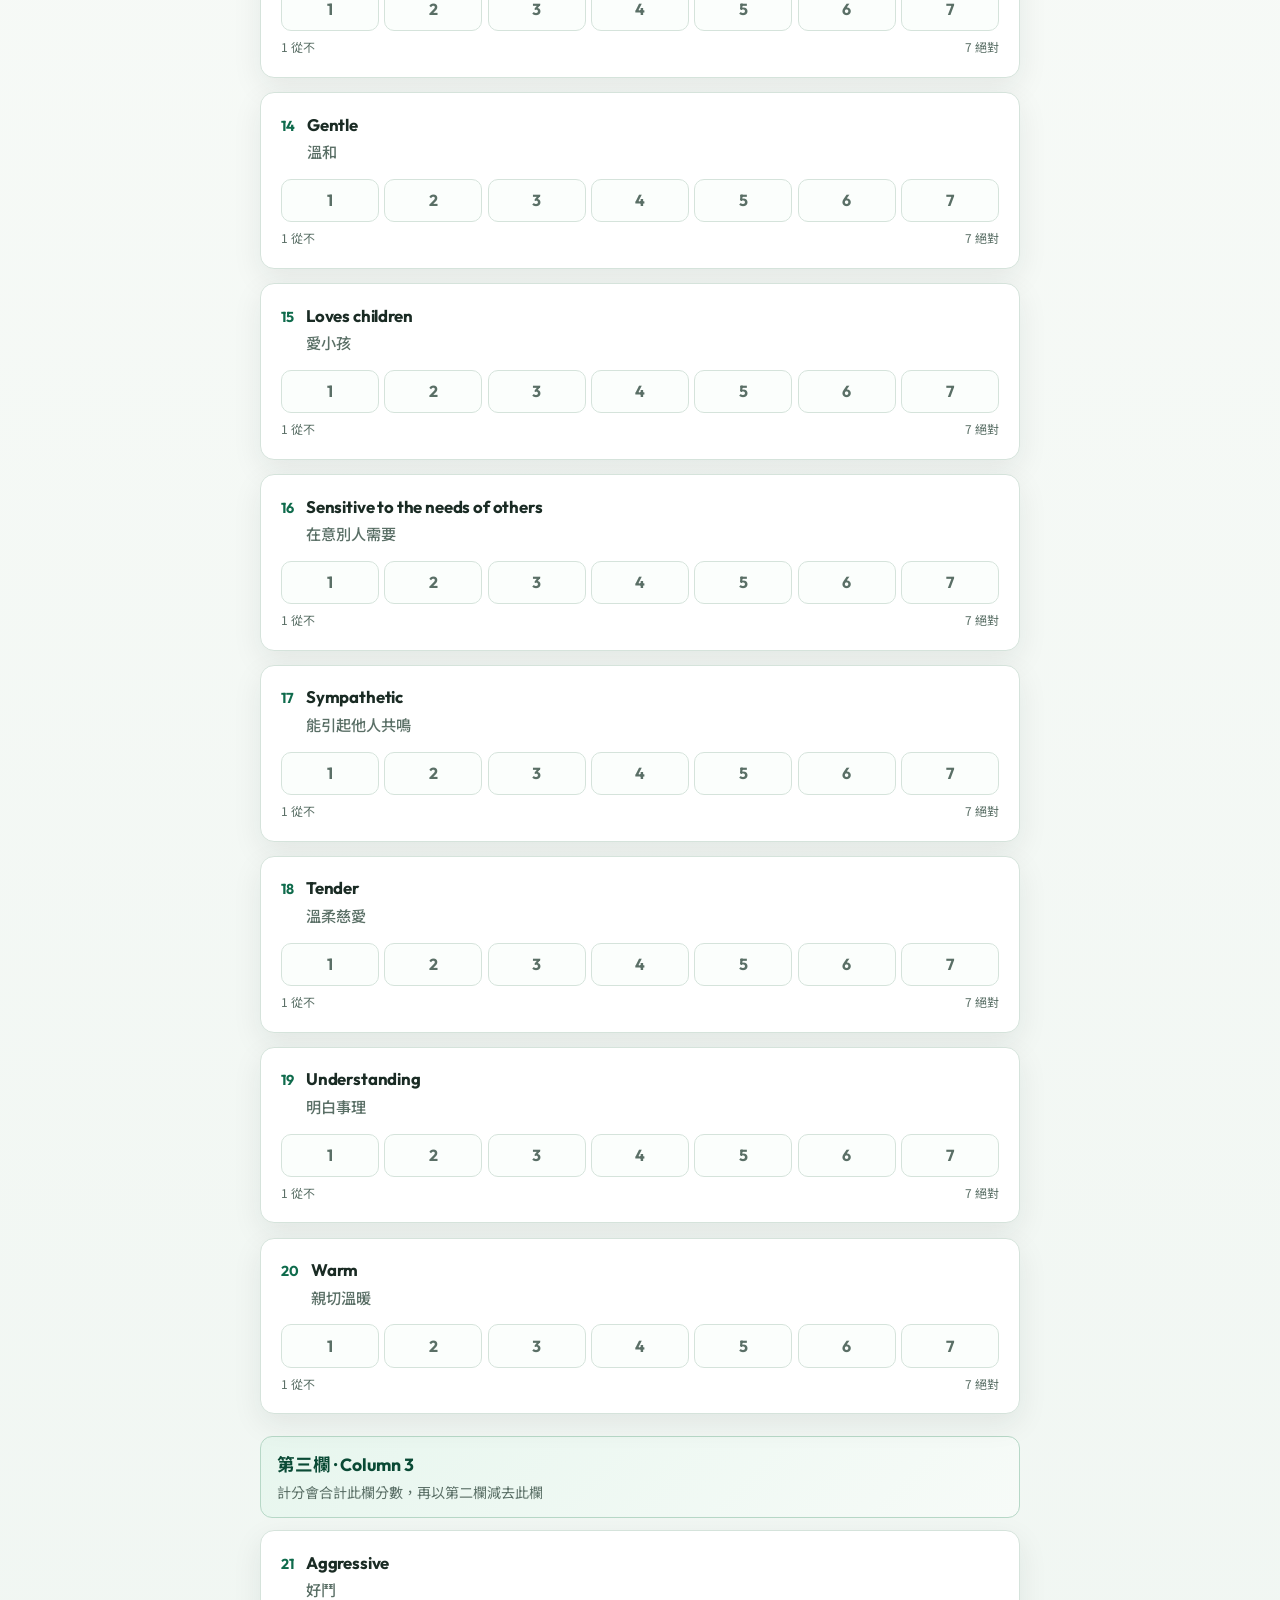
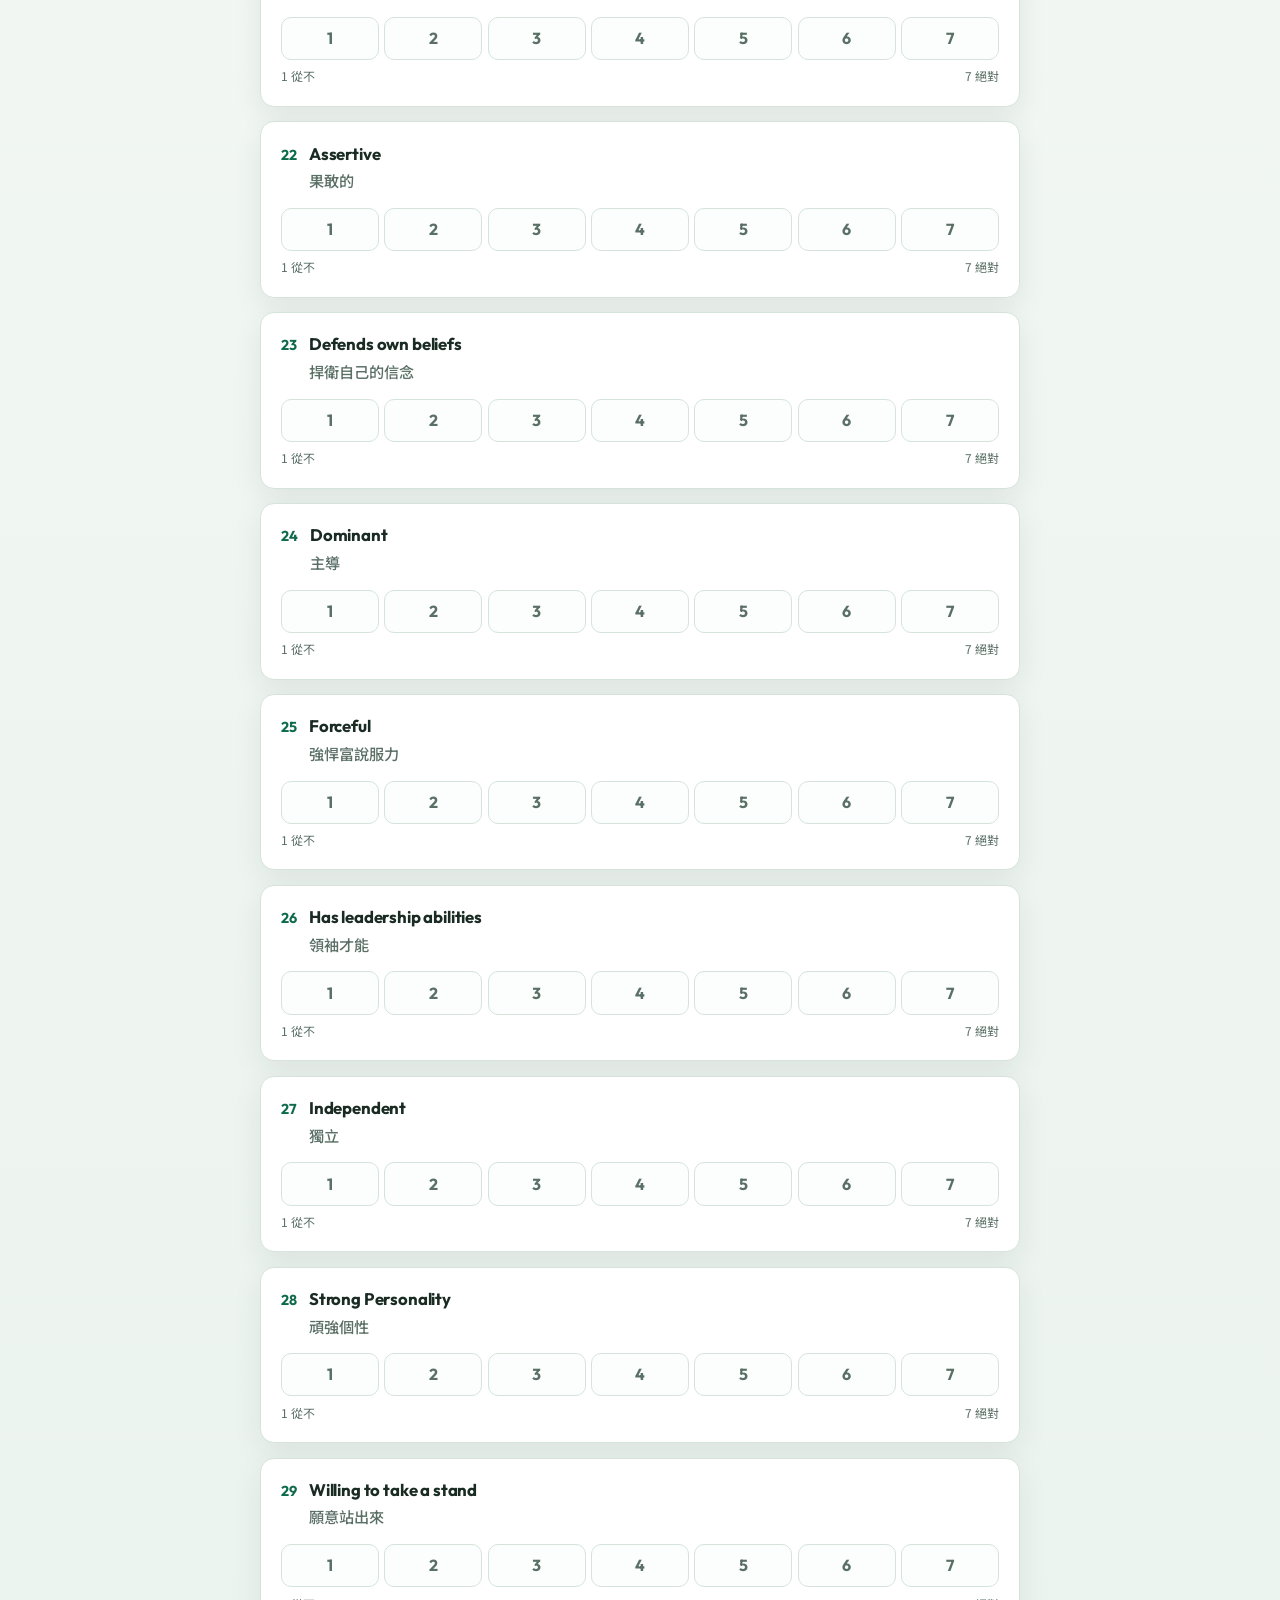
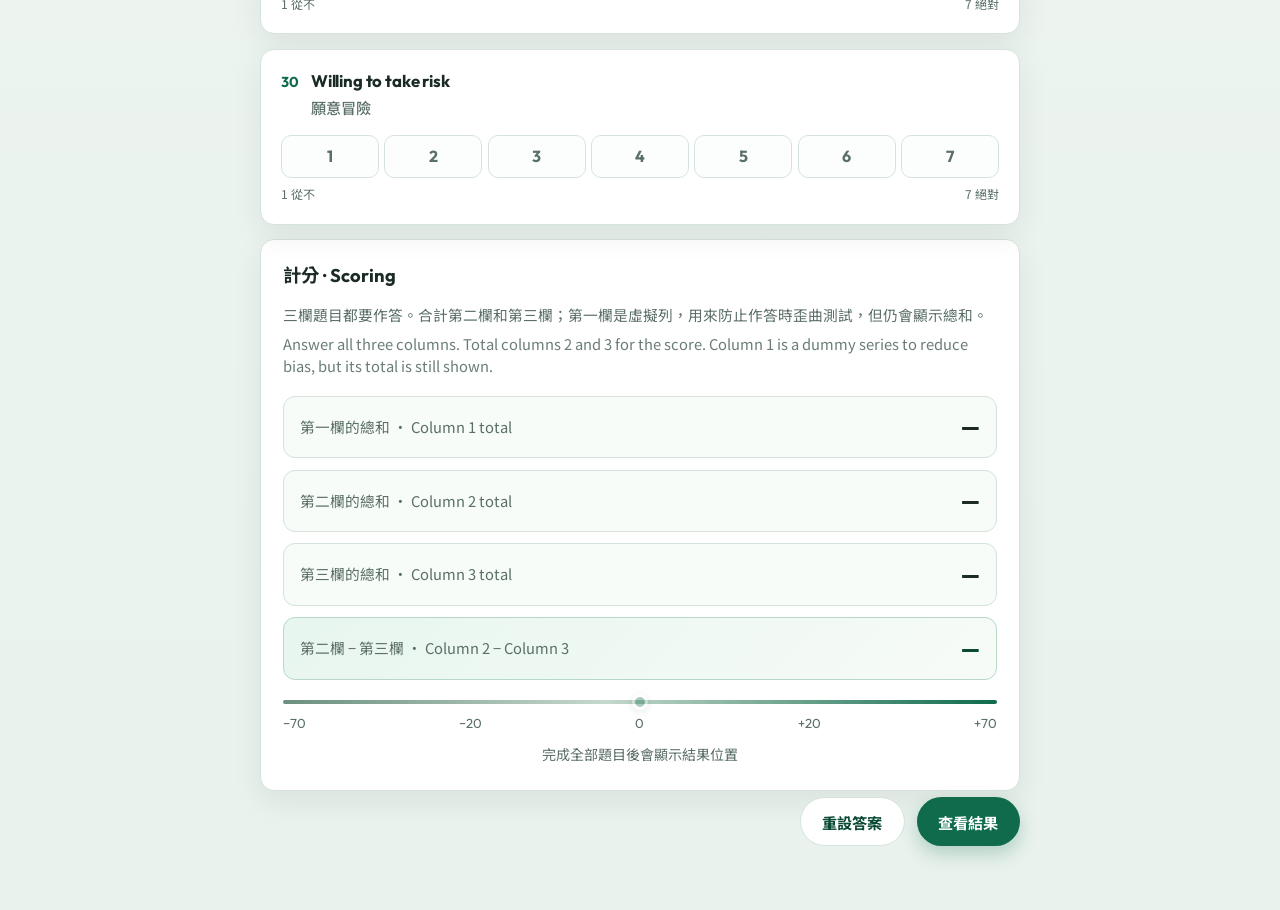
==== commit 465e2058: "Group Gender Traits questions into three labeled columns Show Column 1 questions in their own sectio" ====
--- a/gender-traits/index.html
+++ b/gender-traits/index.html
@@ -55,8 +55,8 @@
         <section class="results-card" aria-labelledby="results-heading">
           <h2 id="results-heading">計分 · Scoring</h2>
           <p class="results-note">
-            合計第二欄和第三欄。第一欄可能被稱為虛擬列，以防止您在參加考試時歪曲測試。<br />
-            <em>Total the second and third columns. The first column may be called a dummy column to prevent you from distorting the test while taking it.</em>
+            三欄題目都要作答。合計第二欄和第三欄；第一欄是虛擬列，用來防止作答時歪曲測試，但仍會顯示總和。<br />
+            <em>Answer all three columns. Total columns 2 and 3 for the score. Column 1 is a dummy series to reduce bias, but its total is still shown.</em>
           </p>
 
           <dl class="score-grid">
--- a/gender-traits/style.css
+++ b/gender-traits/style.css
@@ -174,6 +174,42 @@
 
 #questions {
   display: grid;
+  gap: 1.35rem;
+}
+
+.column-section {
+  display: grid;
+  gap: 0.75rem;
+}
+
+.column-heading {
+  padding: 0.85rem 1rem;
+  border-radius: 12px;
+  background: linear-gradient(135deg, #e7f6ee, #f7fbf8);
+  border: 1px solid #b7d8c7;
+}
+
+.column-heading h2 {
+  margin: 0;
+  font-family: var(--font-display);
+  font-size: 1.1rem;
+  font-weight: 700;
+  color: var(--accent-deep);
+}
+
+.column-heading p {
+  margin: 0.25rem 0 0;
+  color: var(--muted);
+  font-size: 0.88rem;
+}
+
+.column-section[data-column="1"] .column-heading {
+  background: linear-gradient(135deg, #eef2f0, #f8faf9);
+  border-color: #c9d5cf;
+}
+
+.column-questions {
+  display: grid;
   gap: 0.9rem;
 }
 
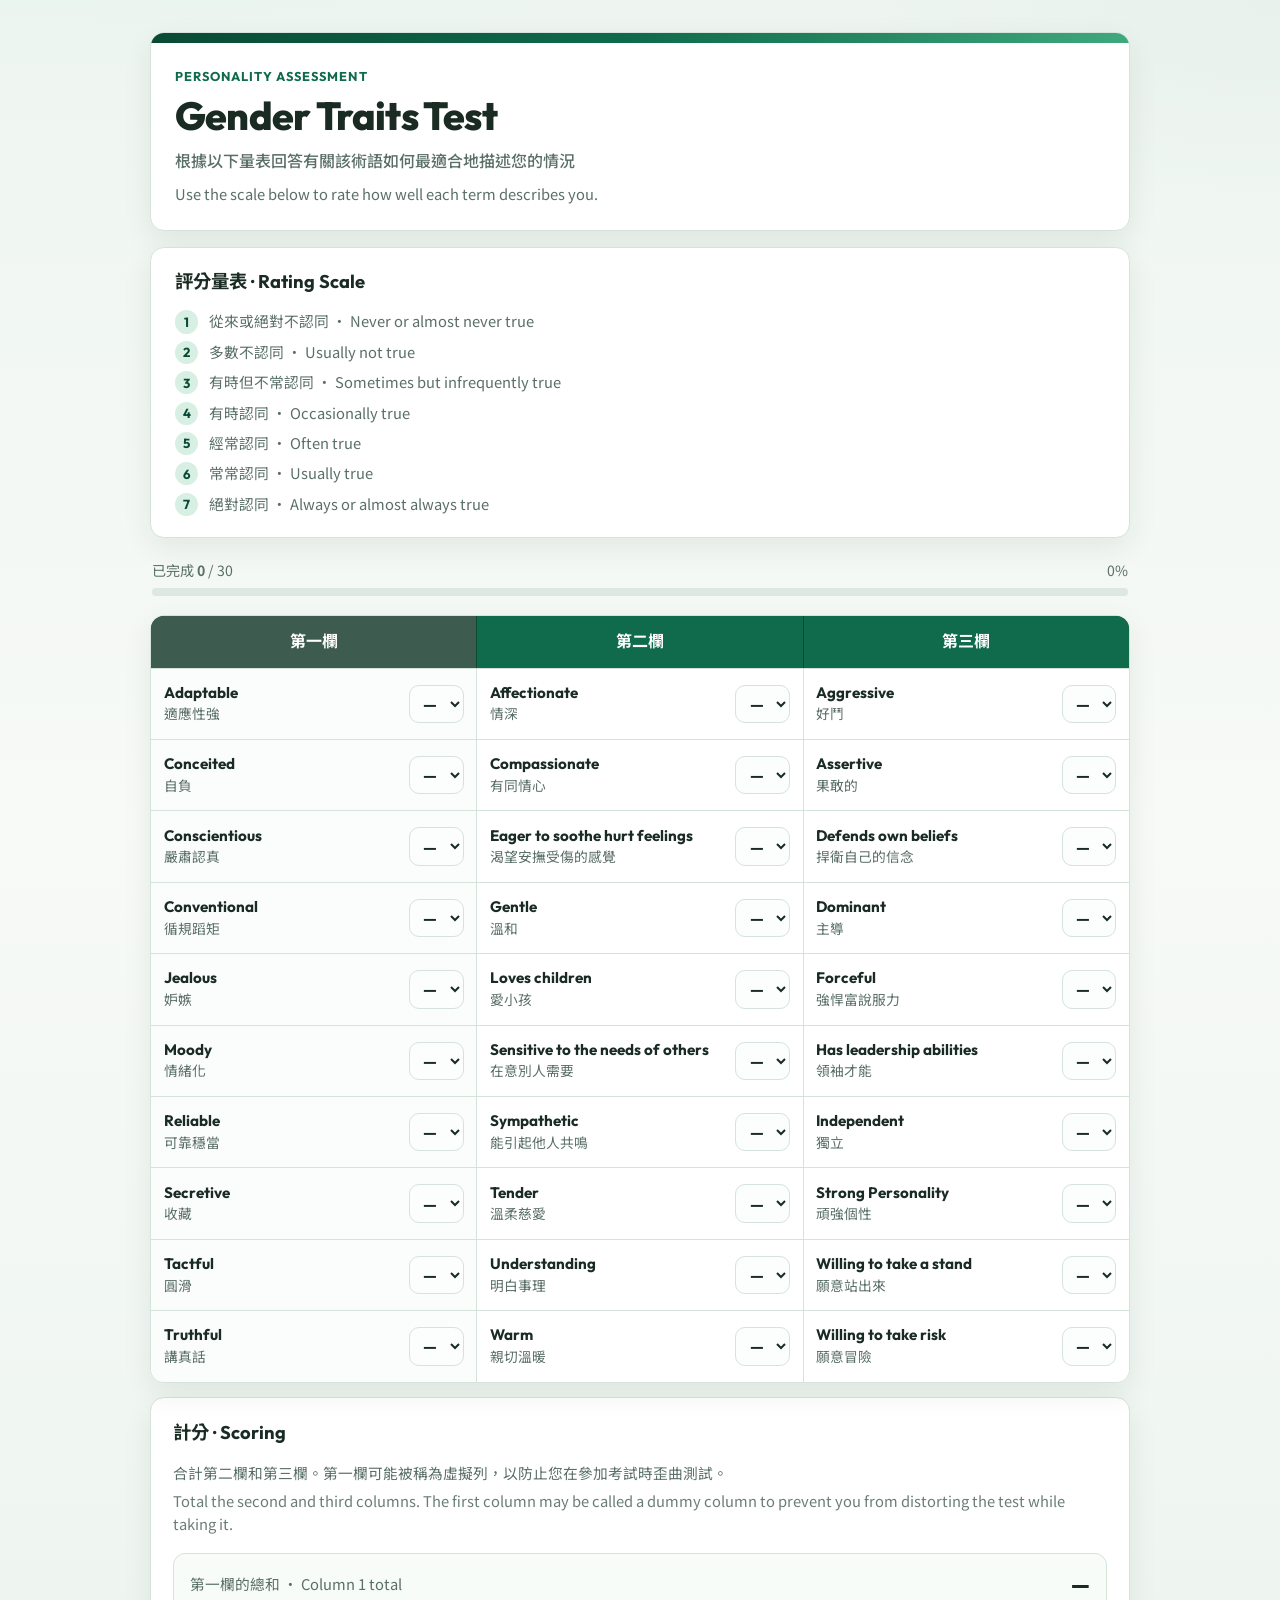
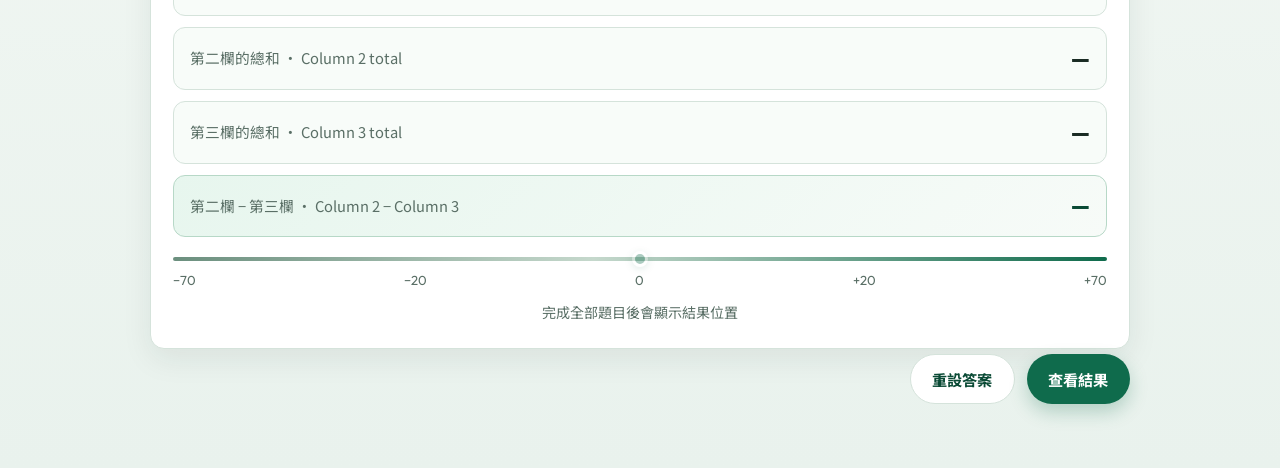
==== commit 6a265b78: "Match paper form with side-by-side three-column traits Render all 30 traits as a 10×3 sheet so Colum" ====
--- a/gender-traits/index.html
+++ b/gender-traits/index.html
@@ -55,8 +55,8 @@
         <section class="results-card" aria-labelledby="results-heading">
           <h2 id="results-heading">計分 · Scoring</h2>
           <p class="results-note">
-            三欄題目都要作答。合計第二欄和第三欄；第一欄是虛擬列，用來防止作答時歪曲測試，但仍會顯示總和。<br />
-            <em>Answer all three columns. Total columns 2 and 3 for the score. Column 1 is a dummy series to reduce bias, but its total is still shown.</em>
+            合計第二欄和第三欄。第一欄可能被稱為虛擬列，以防止您在參加考試時歪曲測試。<br />
+            <em>Total the second and third columns. The first column may be called a dummy column to prevent you from distorting the test while taking it.</em>
           </p>
 
           <dl class="score-grid">
--- a/gender-traits/style.css
+++ b/gender-traits/style.css
@@ -37,7 +37,7 @@
 }
 
 .page {
-  width: min(760px, calc(100% - 2rem));
+  width: min(980px, calc(100% - 2rem));
   margin: 2rem auto 4rem;
   display: grid;
   gap: 1rem;
@@ -45,7 +45,7 @@
 
 .form-header,
 .scale-card,
-.question-card,
+.traits-sheet,
 .results-card {
   background: var(--card);
   border: 1px solid var(--line);
@@ -174,151 +174,124 @@
 
 #questions {
   display: grid;
-  gap: 1.35rem;
-}
-
-.column-section {
-  display: grid;
-  gap: 0.75rem;
-}
-
-.column-heading {
-  padding: 0.85rem 1rem;
-  border-radius: 12px;
-  background: linear-gradient(135deg, #e7f6ee, #f7fbf8);
-  border: 1px solid #b7d8c7;
-}
-
-.column-heading h2 {
-  margin: 0;
-  font-family: var(--font-display);
-  font-size: 1.1rem;
-  font-weight: 700;
+  gap: 1rem;
+}
+
+.traits-sheet {
+  overflow: hidden;
+  animation: rise 0.45s ease both;
+}
+
+.traits-head {
+  display: grid;
+  grid-template-columns: repeat(3, minmax(0, 1fr));
+  gap: 1px;
+  background: var(--accent-deep);
+}
+
+.traits-head-cell {
+  padding: 0.85rem 0.75rem;
+  text-align: center;
+  color: #fff;
+  font-family: var(--font-display);
+  font-weight: 700;
+  font-size: 1rem;
+  background: var(--accent);
+}
+
+.traits-head-cell:first-child {
+  background: #3d5c4f;
+}
+
+.traits-body {
+  display: grid;
+}
+
+.traits-row {
+  display: grid;
+  grid-template-columns: repeat(3, minmax(0, 1fr));
+  gap: 1px;
+  background: var(--line);
+  border-top: 1px solid var(--line);
+  animation: rise 0.4s ease both;
+}
+
+.trait-cell {
+  display: grid;
+  grid-template-columns: 1fr auto;
+  gap: 0.55rem 0.65rem;
+  align-items: center;
+  padding: 0.85rem 0.8rem;
+  background: #fff;
+  min-height: 4.4rem;
+}
+
+.trait-cell.is-answered {
+  background: linear-gradient(180deg, #ffffff 0%, #f3faf6 100%);
+}
+
+.trait-cell[data-column="1"] {
+  background: #fbfcfc;
+}
+
+.trait-cell[data-column="1"].is-answered {
+  background: #f3f7f5;
+}
+
+.col-tag {
+  display: none;
+  grid-column: 1 / -1;
+  width: fit-content;
+  padding: 0.15rem 0.45rem;
+  border-radius: 999px;
+  background: var(--accent-soft);
   color: var(--accent-deep);
-}
-
-.column-heading p {
-  margin: 0.25rem 0 0;
-  color: var(--muted);
-  font-size: 0.88rem;
-}
-
-.column-section[data-column="1"] .column-heading {
-  background: linear-gradient(135deg, #eef2f0, #f8faf9);
-  border-color: #c9d5cf;
-}
-
-.column-questions {
-  display: grid;
-  gap: 0.9rem;
-}
-
-.question-card {
-  padding: 1.15rem 1.25rem 1.25rem;
-  animation: rise 0.45s ease both;
-}
-
-.question-card.is-answered {
-  border-color: #b7d8c7;
-  background: linear-gradient(180deg, #ffffff 0%, #f5fbf7 100%);
-}
-
-.question-top {
-  display: flex;
-  gap: 0.75rem;
-  align-items: baseline;
-  margin-bottom: 0.95rem;
-}
-
-.q-num {
-  flex: 0 0 auto;
-  font-family: var(--font-display);
-  font-weight: 700;
-  color: var(--accent);
-  font-size: 0.9rem;
-}
-
-.q-title {
-  margin: 0;
-  font-size: 1.05rem;
-  font-weight: 700;
-}
-
-.q-title .en {
-  display: block;
-  font-family: var(--font-display);
-  letter-spacing: -0.01em;
-}
-
-.q-title .zh {
-  display: block;
-  margin-top: 0.15rem;
-  color: var(--muted);
+  font-size: 0.72rem;
+  font-weight: 700;
+}
+
+.trait-label {
+  display: grid;
+  gap: 0.1rem;
+  cursor: pointer;
+}
+
+.trait-label .en {
+  font-family: var(--font-display);
+  font-weight: 700;
   font-size: 0.95rem;
-  font-weight: 500;
-}
-
-.likert {
-  display: grid;
-  grid-template-columns: repeat(7, minmax(0, 1fr));
-  gap: 0.35rem;
-}
-
-.likert label {
-  position: relative;
-  display: block;
-  cursor: pointer;
-  min-height: 2.7rem;
-}
-
-.likert input {
-  position: absolute;
-  opacity: 0;
-  inset: 0;
-  width: 100%;
-  height: 100%;
-  margin: 0;
-  z-index: 2;
-  cursor: pointer;
-}
-
-.likert .choice {
-  pointer-events: none;
-  display: grid;
-  place-items: center;
-  min-height: 2.7rem;
+  line-height: 1.25;
+}
+
+.trait-label .zh {
+  color: var(--muted);
+  font-size: 0.86rem;
+}
+
+.score-select {
+  width: 3.4rem;
+  height: 2.4rem;
   border: 1.5px solid var(--line);
   border-radius: 10px;
   background: #fbfefc;
-  color: var(--muted);
-  font-family: var(--font-display);
-  font-weight: 700;
-  transition: border-color 0.18s ease, background 0.18s ease, color 0.18s ease, transform 0.18s ease;
-}
-
-.likert label:hover .choice {
-  border-color: #9fcbb5;
-  color: var(--accent-deep);
-}
-
-.likert input:focus-visible + .choice {
+  color: var(--ink);
+  font-family: var(--font-display);
+  font-size: 1rem;
+  font-weight: 700;
+  text-align: center;
+  cursor: pointer;
+}
+
+.score-select:focus {
   outline: 2px solid var(--accent);
   outline-offset: 2px;
-}
-
-.likert input:checked + .choice {
+  border-color: var(--accent);
+}
+
+.trait-cell.is-answered .score-select {
   background: var(--accent);
   border-color: var(--accent);
   color: #fff;
-  transform: translateY(-1px);
-}
-
-.likert-legend {
-  display: flex;
-  justify-content: space-between;
-  margin-top: 0.45rem;
-  color: var(--muted);
-  font-size: 0.75rem;
 }
 
 .results-card {
@@ -506,24 +479,40 @@
 
   .form-header,
   .scale-card,
-  .question-card,
   .results-card {
     padding-left: 1rem;
     padding-right: 1rem;
   }
 
-  .likert {
-    gap: 0.25rem;
-  }
-
-  .likert .choice {
-    min-height: 2.4rem;
-    font-size: 0.9rem;
-    border-radius: 8px;
-  }
-
-  .likert-legend span:last-child {
-    text-align: right;
+  .traits-head {
+    display: none;
+  }
+
+  .traits-row {
+    grid-template-columns: 1fr;
+    gap: 0;
+    border: 1px solid var(--line);
+    border-radius: 12px;
+    overflow: hidden;
+    margin: 0.55rem;
+    background: transparent;
+  }
+
+  .traits-body {
+    padding-bottom: 0.35rem;
+  }
+
+  .trait-cell {
+    border-bottom: 1px solid var(--line);
+    min-height: 0;
+  }
+
+  .trait-cell:last-child {
+    border-bottom: none;
+  }
+
+  .col-tag {
+    display: inline-flex;
   }
 
   .score-grid > div {
